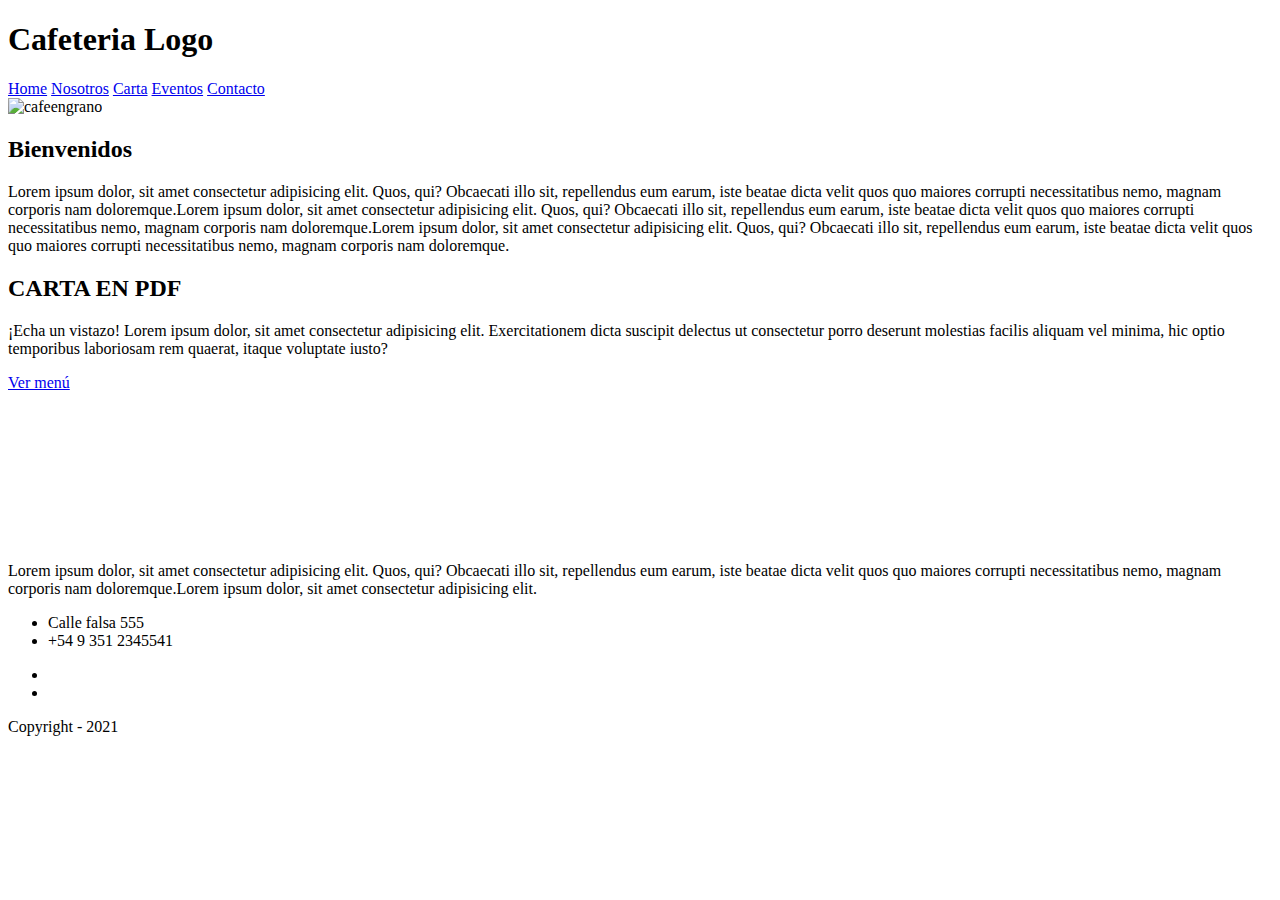
==== index.html @ 0e64c87f "agregue index html" ====
<!DOCTYPE html>
<html lang="en">
<head>
    
    <meta name="keywords" content="html, desarrollo, web, diseño, cafeteria"> 
    <meta name="description" content="Este es un sitio web aplicando lo aprendido en desarrollo web">
    <meta charset="UTF-8">
    <meta http-equiv="X-UA-Compatible" content="IE=edge">
    <meta name="viewport" content="width=device-width, initial-scale=1.0">
    <link rel="preconnect" href="https://fonts.googleapis.com">
    <link rel="preconnect" href="https://fonts.gstatic.com" crossorigin>
    <link href="https://fonts.googleapis.com/css2?family=Roboto:wght@100&display=swap" rel="stylesheet">
    <script src="https://kit.fontawesome.com/efd522e2c0.js" crossorigin="anonymous"></script>
    <title>Inicio / ejemplo sitio web</title>
    <link rel="stylesheet" href="./styles/main.css">
</head>
<body>
    <header class="header"> 
        <div class="container header__container">
            <h1>Cafeteria Logo </h1>
                <nav>
                    <a href="index.html">Home</a>
                    <a href="paginas/nosotros.html">Nosotros</a>
                    <a href="paginas/carta.html">Carta</a>
                    <a href="../paginas/eventos.html">Eventos</a>
                    <a href="paginas/contacto.html">Contacto</a>
                </nav>
        </div>
    </header>

    <div class="banner">
        <img class="banner__img" src= "imagenes/fondogranodecafe.jpg" alt="cafeengrano">
    </div>

    <section class="container indexContainer">
                <h2 class="indexContainer__h2 pAnimacion">Bienvenidos</h2>
                    <p class="indexContainer__p">Lorem ipsum dolor, sit amet consectetur adipisicing elit. 
                    Quos, qui? Obcaecati illo sit, repellendus eum earum, 
                    iste beatae dicta velit quos quo maiores corrupti necessitatibus nemo,
                    magnam corporis nam doloremque.Lorem ipsum dolor, sit amet consectetur adipisicing elit. 
                    Quos, qui? Obcaecati illo sit, repellendus eum earum, 
                    iste beatae dicta velit quos quo maiores corrupti necessitatibus nemo,
                    magnam corporis nam doloremque.Lorem ipsum dolor, sit amet consectetur adipisicing elit. 
                    Quos, qui? Obcaecati illo sit, repellendus eum earum, 
                    iste beatae dicta velit quos quo maiores corrupti necessitatibus nemo,
                    magnam corporis nam doloremque.</p>
    </section>
    
    <section class="container">
		<div class="carta"> 

                <h2 class="carta__titulo">
                    CARTA EN PDF
                </h2>

                    <p class="carta__parrafo ">
                        ¡Echa un vistazo!
                        Lorem ipsum dolor, sit amet consectetur adipisicing elit. 
                        Exercitationem dicta suscipit delectus ut consectetur porro deserunt molestias facilis aliquam vel minima,
                        hic optio temporibus laboriosam rem quaerat, itaque voluptate iusto?
                        
                    </p>
                    <a href="#" class="boton divA"> Ver menú </a>
                    
		</div>
	</section>

    <section class="videoCafe">
        <div class="videoCafe__mod">
            <video onloadstart="this.muted=true" autoplay loop>
                <source src="imagenes/preparacioncafe.mp4"> 
            </video>
        </div>
    </section>

    <section class="carta">
        <p class="carta__parrafo ">
            Lorem ipsum dolor, sit amet consectetur adipisicing elit. 
            Quos, qui? Obcaecati illo sit, repellendus eum earum, 
            iste beatae dicta velit quos quo maiores corrupti necessitatibus nemo,
            magnam corporis nam doloremque.Lorem ipsum dolor, 
            sit amet consectetur adipisicing elit. 
            </p>
    </section>
    
    <footer>
        <div class="container footer__content">
            <ul class="footer__content--info">
                <li>Calle falsa 555</li>
                <li> +54 9 351 2345541</li>
            </ul>
            <ul  class="footer__content--redes">
                <li><i class="fab fa-facebook"></i></li>
                <li><i class="fab fa-twitter"></i></li>
            </ul>
        </div>
        <p> Copyright - 2021</p>
    </footer>
</body>
</html>
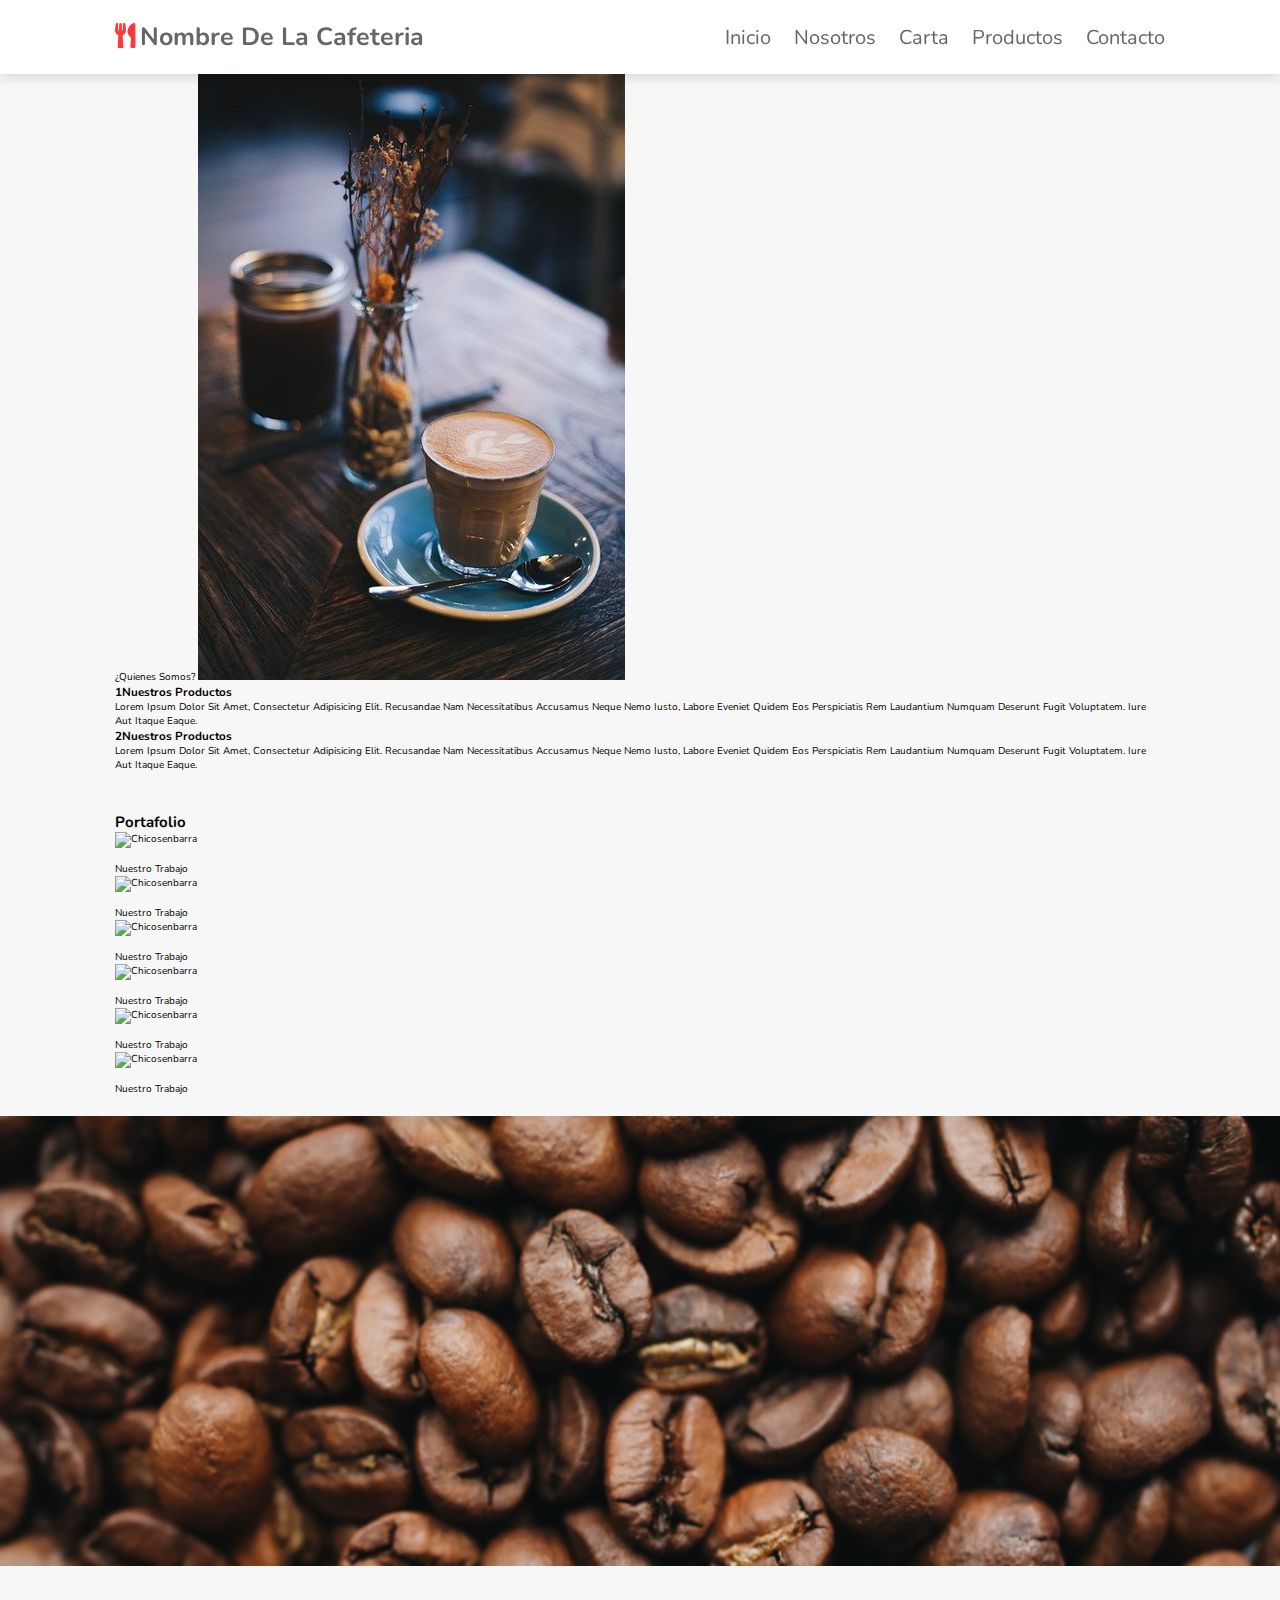
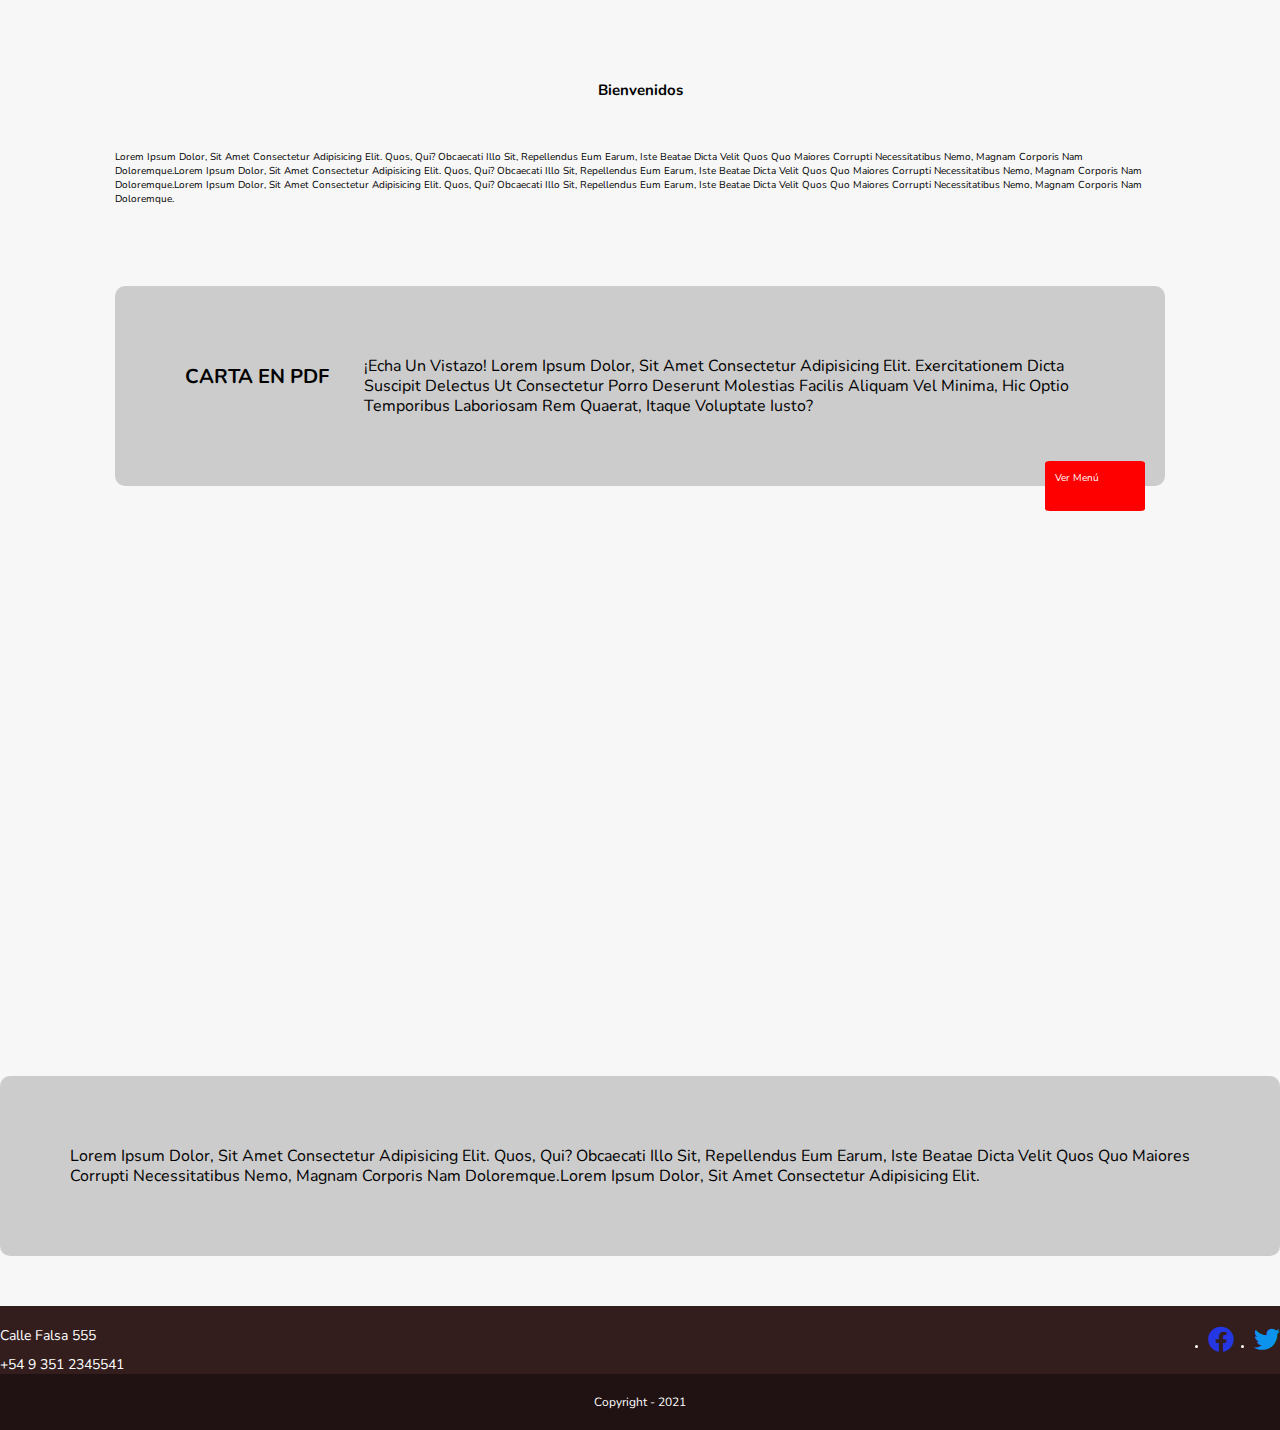
==== commit 8f8789fa: "cambie el header de inicio" ====
--- a/index.html
+++ b/index.html
@@ -2,32 +2,94 @@
 <html lang="en">
 <head>
     
-    <meta name="keywords" content="html, desarrollo, web, diseño, cafeteria"> 
-    <meta name="description" content="Este es un sitio web aplicando lo aprendido en desarrollo web">
     <meta charset="UTF-8">
     <meta http-equiv="X-UA-Compatible" content="IE=edge">
     <meta name="viewport" content="width=device-width, initial-scale=1.0">
-    <link rel="preconnect" href="https://fonts.googleapis.com">
-    <link rel="preconnect" href="https://fonts.gstatic.com" crossorigin>
-    <link href="https://fonts.googleapis.com/css2?family=Roboto:wght@100&display=swap" rel="stylesheet">
-    <script src="https://kit.fontawesome.com/efd522e2c0.js" crossorigin="anonymous"></script>
-    <title>Inicio / ejemplo sitio web</title>
+    <link rel="stylesheet" href="https://cdnjs.cloudflare.com/ajax/libs/font-awesome/5.15.3/css/all.min.css">
+    <link rel="shortcut icon" href="imagenes/icono1.png" type="image/x-icon">
     <link rel="stylesheet" href="./styles/main.css">
+    <title>Pagina web Micaela Gomez</title>
+    
+
 </head>
 <body>
-    <header class="header"> 
-        <div class="container header__container">
-            <h1>Cafeteria Logo </h1>
-                <nav>
-                    <a href="index.html">Home</a>
-                    <a href="paginas/nosotros.html">Nosotros</a>
-                    <a href="paginas/carta.html">Carta</a>
-                    <a href="../paginas/eventos.html">Eventos</a>
-                    <a href="paginas/contacto.html">Contacto</a>
-                </nav>
-        </div>
+    <header> 
+        <a href="#" class="logo"><i class="fas fa-utensils"></i>Nombre de la cafeteria</a>
+        <div id="menu-bar" class="fas fa-bars"></div>
+
+        <nav class="navbar">    
+            <a href="index.html">Inicio</a>
+            <a href="paginas/nosotros.html">Nosotros</a>
+            <a href="paginas/carta.html">Carta</a>
+            <a href="../paginas/Productos.html">Productos</a>
+            <a href="paginas/contacto.html">Contacto</a>
+        </nav>
+        
     </header>
+    <main>
+        <section class="contenedor sobre-nosotros">
+            <h2 class="titulo"> Nuestros productos</h2>
+            <div class="contenedor-sobre-nosotros">¿quienes somos?
+                <img src="imagenes/cafeenmesa.jpg" alt="imagencafe">
+                <div class="contenido.textos">
+                    <h3><span>1</span>Nuestros productos</h3>
+                    <p>Lorem ipsum dolor sit amet, consectetur adipisicing elit. Recusandae nam necessitatibus accusamus neque nemo iusto, labore eveniet quidem eos perspiciatis rem laudantium numquam deserunt fugit voluptatem. Iure aut itaque eaque.</p>
+                    <h3><span>2</span>Nuestros productos</h3>
+                    <p>Lorem ipsum dolor sit amet, consectetur adipisicing elit. Recusandae nam necessitatibus accusamus neque nemo iusto, labore eveniet quidem eos perspiciatis rem laudantium numquam deserunt fugit voluptatem. Iure aut itaque eaque.</p>
 
+                </div>
+            </div>
+        </section>
+        <section class="portafolio">
+            <div class="contenedor">
+                <h2 class="titulo">Portafolio</h2>
+                <div class="galeria-port">
+                    <div class="imagen-port">
+                        <img src="" alt="chicosenbarra">
+                        <div class="hover-galeria">
+                            <img src="" alt="">
+                            <p>Nuestro trabajo</p>
+                        </div>
+                    </div>
+                    <div class="imagen-port">
+                        <img src="" alt="chicosenbarra">
+                        <div class="hover-galeria">
+                            <img src="" alt="">
+                            <p>Nuestro trabajo</p>
+                        </div>
+                    </div>
+                    <div class="imagen-port">
+                        <img src="" alt="chicosenbarra">
+                        <div class="hover-galeria">
+                            <img src="" alt="">
+                            <p>Nuestro trabajo</p>
+                        </div>
+                    </div>
+                    <div class="imagen-port">
+                        <img src="" alt="chicosenbarra">
+                        <div class="hover-galeria">
+                            <img src="" alt="">
+                            <p>Nuestro trabajo</p>
+                        </div>
+                    </div>
+                    <div class="imagen-port">
+                        <img src="" alt="chicosenbarra">
+                        <div class="hover-galeria">
+                            <img src="" alt="">
+                            <p>Nuestro trabajo</p>
+                        </div>
+                    </div>
+                    <div class="imagen-port">
+                        <img src="" alt="chicosenbarra">
+                        <div class="hover-galeria">
+                            <img src="" alt="">
+                            <p>Nuestro trabajo</p>
+                        </div>
+                    </div>
+                </div>
+            </div>
+        </section>
+    </main>
     <div class="banner">
         <img class="banner__img" src= "imagenes/fondogranodecafe.jpg" alt="cafeengrano">
     </div>
@@ -96,5 +158,7 @@
         </div>
         <p> Copyright - 2021</p>
     </footer>
+
+    <script src="js/script.js"></script>
 </body>
 </html>--- a/styles/main.css
+++ b/styles/main.css
@@ -0,0 +1,754 @@
+@import url("https://fonts.googleapis.com/css2?family=Nunito:wght@200;300;400;600;700&display=swap");
+@import url("https://fonts.googleapis.com/css2?family=Nunito:wght@200;300;400;600;700&display=swap");
+@import url("https://fonts.googleapis.com/css2?family=Nunito:wght@200;300;400;600;700&display=swap");
+* {
+  margin: 0;
+  padding: 0;
+  -webkit-box-sizing: border-box;
+          box-sizing: border-box;
+}
+
+:root {
+  --red:#ff3838;
+}
+
+* {
+  font-family: 'Nunito', sans-serif;
+  margin: 0;
+  padding: 0;
+  -webkit-box-sizing: border-box;
+          box-sizing: border-box;
+  outline: none;
+  border: none;
+  text-decoration: none;
+  text-transform: capitalize;
+  -webkit-transition: all .2s linear;
+  transition: all .2s linear;
+}
+
+*::-moz-selection {
+  background: var(--red);
+  color: #fff;
+}
+
+*::selection {
+  background: var(--red);
+  color: #fff;
+}
+
+html {
+  font-size: 62.5%;
+  overflow-x: hidden;
+  scroll-behavior: smooth;
+  scroll-padding-top: 6rem;
+}
+
+body {
+  background: #f7f7f7;
+}
+
+section {
+  padding: 2rem 9%;
+}
+
+.heading {
+  text-align: center;
+  font-size: 3.5rem;
+  padding: 1rem;
+  color: #666;
+}
+
+.heading span {
+  color: var(--red);
+}
+
+.btn {
+  display: inline-block;
+  padding: .8rem 3rem;
+  border: 0.2rem solid var(--red);
+  color: var(--red);
+  cursor: pointer;
+  font-size: 1.7rem;
+  border-radius: .5rem;
+  position: relative;
+  overflow: hidden;
+  z-index: 0;
+  margin-top: 1rem;
+}
+
+.btn::before {
+  content: '';
+  position: absolute;
+  top: 0;
+  right: 0;
+  width: 0%;
+  height: 100%;
+  background: var(--red);
+  -webkit-transition: .3s linear;
+  transition: .3s linear;
+  z-index: -1;
+}
+
+.btn:hover::before {
+  width: 100%;
+  left: 0;
+}
+
+.btn:hover {
+  color: #fff;
+}
+
+header {
+  position: fixed;
+  top: 0;
+  left: 0;
+  right: 0;
+  z-index: 1000;
+  display: -webkit-box;
+  display: -ms-flexbox;
+  display: flex;
+  -webkit-box-align: center;
+      -ms-flex-align: center;
+          align-items: center;
+  -webkit-box-pack: justify;
+      -ms-flex-pack: justify;
+          justify-content: space-between;
+  background: #fff;
+  padding: 2rem 9%;
+  -webkit-box-shadow: 0 0.5rem 1rem rgba(0, 0, 0, 0.1);
+          box-shadow: 0 0.5rem 1rem rgba(0, 0, 0, 0.1);
+}
+
+header .logo {
+  font-size: 2.5rem;
+  font-weight: bolder;
+  color: #666;
+}
+
+header .logo i {
+  padding-right: .5rem;
+  color: var(--red);
+}
+
+header .navbar a {
+  font-size: 2rem;
+  margin-left: 2rem;
+  color: #666;
+}
+
+header .navbar a:hover {
+  color: var(--red);
+}
+
+#menu-bar {
+  font-size: 3rem;
+  cursor: pointer;
+  color: #666;
+  border: .1rem solid #666;
+  border-radius: .3rem;
+  padding: .5rem 1.5rem;
+  display: none;
+}
+
+* {
+  margin: 0;
+  padding: 0;
+  -webkit-box-sizing: border-box;
+          box-sizing: border-box;
+}
+
+:root {
+  --red:#ff3838;
+}
+
+* {
+  font-family: 'Nunito', sans-serif;
+  margin: 0;
+  padding: 0;
+  -webkit-box-sizing: border-box;
+          box-sizing: border-box;
+  outline: none;
+  border: none;
+  text-decoration: none;
+  text-transform: capitalize;
+  -webkit-transition: all .2s linear;
+  transition: all .2s linear;
+}
+
+*::-moz-selection {
+  background: var(--red);
+  color: #fff;
+}
+
+*::selection {
+  background: var(--red);
+  color: #fff;
+}
+
+html {
+  font-size: 62.5%;
+  overflow-x: hidden;
+  scroll-behavior: smooth;
+  scroll-padding-top: 6rem;
+}
+
+body {
+  background: #f7f7f7;
+}
+
+section {
+  padding: 2rem 9%;
+}
+
+.heading {
+  text-align: center;
+  font-size: 3.5rem;
+  padding: 1rem;
+  color: #666;
+}
+
+.heading span {
+  color: var(--red);
+}
+
+.btn {
+  display: inline-block;
+  padding: .8rem 3rem;
+  border: 0.2rem solid var(--red);
+  color: var(--red);
+  cursor: pointer;
+  font-size: 1.7rem;
+  border-radius: .5rem;
+  position: relative;
+  overflow: hidden;
+  z-index: 0;
+  margin-top: 1rem;
+}
+
+.btn::before {
+  content: '';
+  position: absolute;
+  top: 0;
+  right: 0;
+  width: 0%;
+  height: 100%;
+  background: var(--red);
+  -webkit-transition: .3s linear;
+  transition: .3s linear;
+  z-index: -1;
+}
+
+.btn:hover::before {
+  width: 100%;
+  left: 0;
+}
+
+.btn:hover {
+  color: #fff;
+}
+
+header {
+  position: fixed;
+  top: 0;
+  left: 0;
+  right: 0;
+  z-index: 1000;
+  display: -webkit-box;
+  display: -ms-flexbox;
+  display: flex;
+  -webkit-box-align: center;
+      -ms-flex-align: center;
+          align-items: center;
+  -webkit-box-pack: justify;
+      -ms-flex-pack: justify;
+          justify-content: space-between;
+  background: #fff;
+  padding: 2rem 9%;
+  -webkit-box-shadow: 0 0.5rem 1rem rgba(0, 0, 0, 0.1);
+          box-shadow: 0 0.5rem 1rem rgba(0, 0, 0, 0.1);
+}
+
+header .logo {
+  font-size: 2.5rem;
+  font-weight: bolder;
+  color: #666;
+}
+
+header .logo i {
+  padding-right: .5rem;
+  color: var(--red);
+}
+
+header .navbar a {
+  font-size: 2rem;
+  margin-left: 2rem;
+  color: #666;
+}
+
+header .navbar a:hover {
+  color: var(--red);
+}
+
+#menu-bar {
+  font-size: 3rem;
+  cursor: pointer;
+  color: #666;
+  border: .1rem solid #666;
+  border-radius: .3rem;
+  padding: .5rem 1.5rem;
+  display: none;
+}
+
+footer {
+  background-color: #331d1d;
+  color: white;
+}
+
+footer p {
+  text-align: center;
+  padding: 20px 0;
+  font-size: 12px;
+  background-color: #201212;
+}
+
+footer i {
+  font-size: 26px;
+}
+
+footer .footer__content {
+  padding-top: 20px;
+  display: -webkit-box;
+  display: -ms-flexbox;
+  display: flex;
+  -webkit-box-pack: justify;
+      -ms-flex-pack: justify;
+          justify-content: space-between;
+}
+
+@media (max-width: 992px) {
+  footer .footer__content {
+    -webkit-box-pack: space-evenly;
+        -ms-flex-pack: space-evenly;
+            justify-content: space-evenly;
+  }
+}
+
+@media (max-width: 552px) {
+  footer .footer__content {
+    -webkit-box-orient: vertical;
+    -webkit-box-direction: normal;
+        -ms-flex-direction: column;
+            flex-direction: column;
+    -webkit-box-align: center;
+        -ms-flex-align: center;
+            align-items: center;
+  }
+  footer .footer__content .footer__content--info {
+    display: -webkit-box;
+    display: -ms-flexbox;
+    display: flex;
+  }
+  footer .footer__content .footer__content--info li:first-of-type {
+    margin-right: 20px;
+  }
+}
+
+footer .footer__content .footer__content--info {
+  font-size: 14px;
+}
+
+footer .footer__content .footer__content--info li:first-of-type {
+  margin-bottom: 10px;
+}
+
+footer .footer__content .footer__content--redes {
+  display: -webkit-box;
+  display: -ms-flexbox;
+  display: flex;
+}
+
+footer .footer__content .footer__content--redes li:first-of-type {
+  margin-right: 20px;
+}
+
+footer .footer__content .footer__content--redes li i {
+  color: #2437e2;
+}
+
+footer .footer__content .footer__content--redes li:last-of-type i {
+  color: #0b93ee;
+}
+
+footer .footer__content .footer__content--redes li i {
+  cursor: pointer;
+}
+
+/*imagen de portada*/
+.banner .banner__img {
+  height: 450px;
+  width: 100%;
+  background-position: center center;
+  background-size: cover;
+}
+
+.indexContainer {
+  margin: 40px auto;
+}
+
+.indexContainer .indexContainer__h2 {
+  text-align: center;
+  margin-bottom: 40px;
+  margin: 50px;
+}
+
+@media (max-width: 992px) {
+  .indexContainer .indexContainer__p {
+    width: 90%;
+    margin: 0 auto;
+  }
+}
+
+.videoCafe {
+  margin: 20px auto;
+}
+
+.videoCafe .videoCafe__mod {
+  display: -webkit-box;
+  display: -ms-flexbox;
+  display: flex;
+  padding: 10px;
+  width: 1200px;
+  height: 400px;
+  margin-top: 40px;
+  margin-left: 20px;
+  border-radius: 5px;
+}
+
+.carta {
+  background-color: #cccccc;
+  border-radius: 10px;
+  padding: 70px;
+  display: -webkit-box;
+  display: -ms-flexbox;
+  display: flex;
+  -webkit-box-align: center;
+      -ms-flex-align: center;
+          align-items: center;
+  position: relative;
+  margin-bottom: 50px;
+}
+
+.carta__titulo {
+  font-size: 20px;
+  margin-bottom: 20px;
+  -ms-flex-preferred-size: 50%;
+      flex-basis: 50%;
+}
+
+.carta__parrafo {
+  line-height: 20px;
+  font-size: 16px;
+}
+
+.boton {
+  width: 100px;
+  height: 60px;
+  padding: 10px;
+  background-color: red;
+  border-radius: 5%;
+  color: white;
+  display: inline-block;
+  text-decoration: none;
+  position: absolute;
+  right: 20px;
+  bottom: -25px;
+  cursor: pointer;
+}
+
+.divA {
+  width: 100px;
+  height: 50px;
+  background: red;
+  -webkit-transition: width 2s;
+  transition: width 2s;
+}
+
+.divA:hover {
+  width: 150px;
+}
+
+.pAnimacion {
+  -webkit-animation-duration: 4s;
+          animation-duration: 4s;
+  -webkit-animation-name: slidein;
+          animation-name: slidein;
+}
+
+@-webkit-keyframes slidein {
+  from {
+    margin-left: 100%;
+    width: 300%;
+  }
+  to {
+    margin-left: 0%;
+    width: 100%;
+  }
+}
+
+@keyframes slidein {
+  from {
+    margin-left: 100%;
+    width: 300%;
+  }
+  to {
+    margin-left: 0%;
+    width: 100%;
+  }
+}
+
+/* each, bucle */
+a {
+  color: blue;
+}
+
+.lista1 {
+  background-color: lista1;
+}
+
+/*maps
+$headings: (
+	h1: 4em,
+	h2: 3em,
+	h3:2em,
+);
+
+$h1: map-get($headings, h1);
+
+
+$colores: (
+	pri: yellow
+	sec: pink
+
+)
+		
+
+$combinada: map-merge($headings, $colores);
+
+h1{
+	font-size: $combinada;
+}
+*/
+/*operaciones*/
+/*
+    .bodyContacto{
+        width: $ancho/2;
+        display: flex;
+        padding: 50px;
+        
+        .maps{
+            display: inline-block;
+        }
+    }
+*/
+.bodyContacto {
+  display: inline-block;
+  margin: 30px 0 30px 0;
+  gap: 1px 1px;
+  font-size: 20px;
+      grid-template-areas: "formulario" "maps";
+}
+
+.formulario {
+  -ms-grid-row: 1;
+  -ms-grid-column: 1;
+  grid-area: formulario;
+  background-color: #EFF4F7;
+}
+
+.maps {
+  -ms-grid-row: 2;
+  -ms-grid-column: 1;
+  grid-area: maps;
+  display: inline-block;
+  position: left;
+  margin-left: 300px;
+  margin-top: 50px;
+}
+
+* {
+  margin: 0;
+  padding: 0;
+  -webkit-box-sizing: border-box;
+          box-sizing: border-box;
+}
+
+:root {
+  --red:#ff3838;
+}
+
+* {
+  font-family: 'Nunito', sans-serif;
+  margin: 0;
+  padding: 0;
+  -webkit-box-sizing: border-box;
+          box-sizing: border-box;
+  outline: none;
+  border: none;
+  text-decoration: none;
+  text-transform: capitalize;
+  -webkit-transition: all .2s linear;
+  transition: all .2s linear;
+}
+
+*::-moz-selection {
+  background: var(--red);
+  color: #fff;
+}
+
+*::selection {
+  background: var(--red);
+  color: #fff;
+}
+
+html {
+  font-size: 62.5%;
+  overflow-x: hidden;
+  scroll-behavior: smooth;
+  scroll-padding-top: 6rem;
+}
+
+body {
+  background: #f7f7f7;
+}
+
+section {
+  padding: 2rem 9%;
+}
+
+.heading {
+  text-align: center;
+  font-size: 3.5rem;
+  padding: 1rem;
+  color: #666;
+}
+
+.heading span {
+  color: var(--red);
+}
+
+.btn {
+  display: inline-block;
+  padding: .8rem 3rem;
+  border: 0.2rem solid var(--red);
+  color: var(--red);
+  cursor: pointer;
+  font-size: 1.7rem;
+  border-radius: .5rem;
+  position: relative;
+  overflow: hidden;
+  z-index: 0;
+  margin-top: 1rem;
+}
+
+.btn::before {
+  content: '';
+  position: absolute;
+  top: 0;
+  right: 0;
+  width: 0%;
+  height: 100%;
+  background: var(--red);
+  -webkit-transition: .3s linear;
+  transition: .3s linear;
+  z-index: -1;
+}
+
+.btn:hover::before {
+  width: 100%;
+  left: 0;
+}
+
+.btn:hover {
+  color: #fff;
+}
+
+header {
+  position: fixed;
+  top: 0;
+  left: 0;
+  right: 0;
+  z-index: 1000;
+  display: -webkit-box;
+  display: -ms-flexbox;
+  display: flex;
+  -webkit-box-align: center;
+      -ms-flex-align: center;
+          align-items: center;
+  -webkit-box-pack: justify;
+      -ms-flex-pack: justify;
+          justify-content: space-between;
+  background: #fff;
+  padding: 2rem 9%;
+  -webkit-box-shadow: 0 0.5rem 1rem rgba(0, 0, 0, 0.1);
+          box-shadow: 0 0.5rem 1rem rgba(0, 0, 0, 0.1);
+}
+
+header .logo {
+  font-size: 2.5rem;
+  font-weight: bolder;
+  color: #666;
+}
+
+header .logo i {
+  padding-right: .5rem;
+  color: var(--red);
+}
+
+header .navbar a {
+  font-size: 2rem;
+  margin-left: 2rem;
+  color: #666;
+}
+
+header .navbar a:hover {
+  color: var(--red);
+}
+
+#menu-bar {
+  font-size: 3rem;
+  cursor: pointer;
+  color: #666;
+  border: .1rem solid #666;
+  border-radius: .3rem;
+  padding: .5rem 1.5rem;
+  display: none;
+}
+
+.indexNosotros {
+  margin: 60px 80px auto;
+  display: inline-block;
+  position: left;
+}
+
+.indexNosotros .indexNosotros__h2 {
+  margin: 30px;
+}
+
+.animacionNos {
+  -webkit-animation-duration: 3s;
+          animation-duration: 3s;
+  -webkit-animation-name: slidein;
+          animation-name: slidein;
+}
+
+@keyframes slidein {
+  from {
+    margin-left: 80%;
+    width: 250%;
+  }
+  to {
+    margin-left: 0%;
+    width: 100%;
+  }
+}
+/*# sourceMappingURL=main.css.map */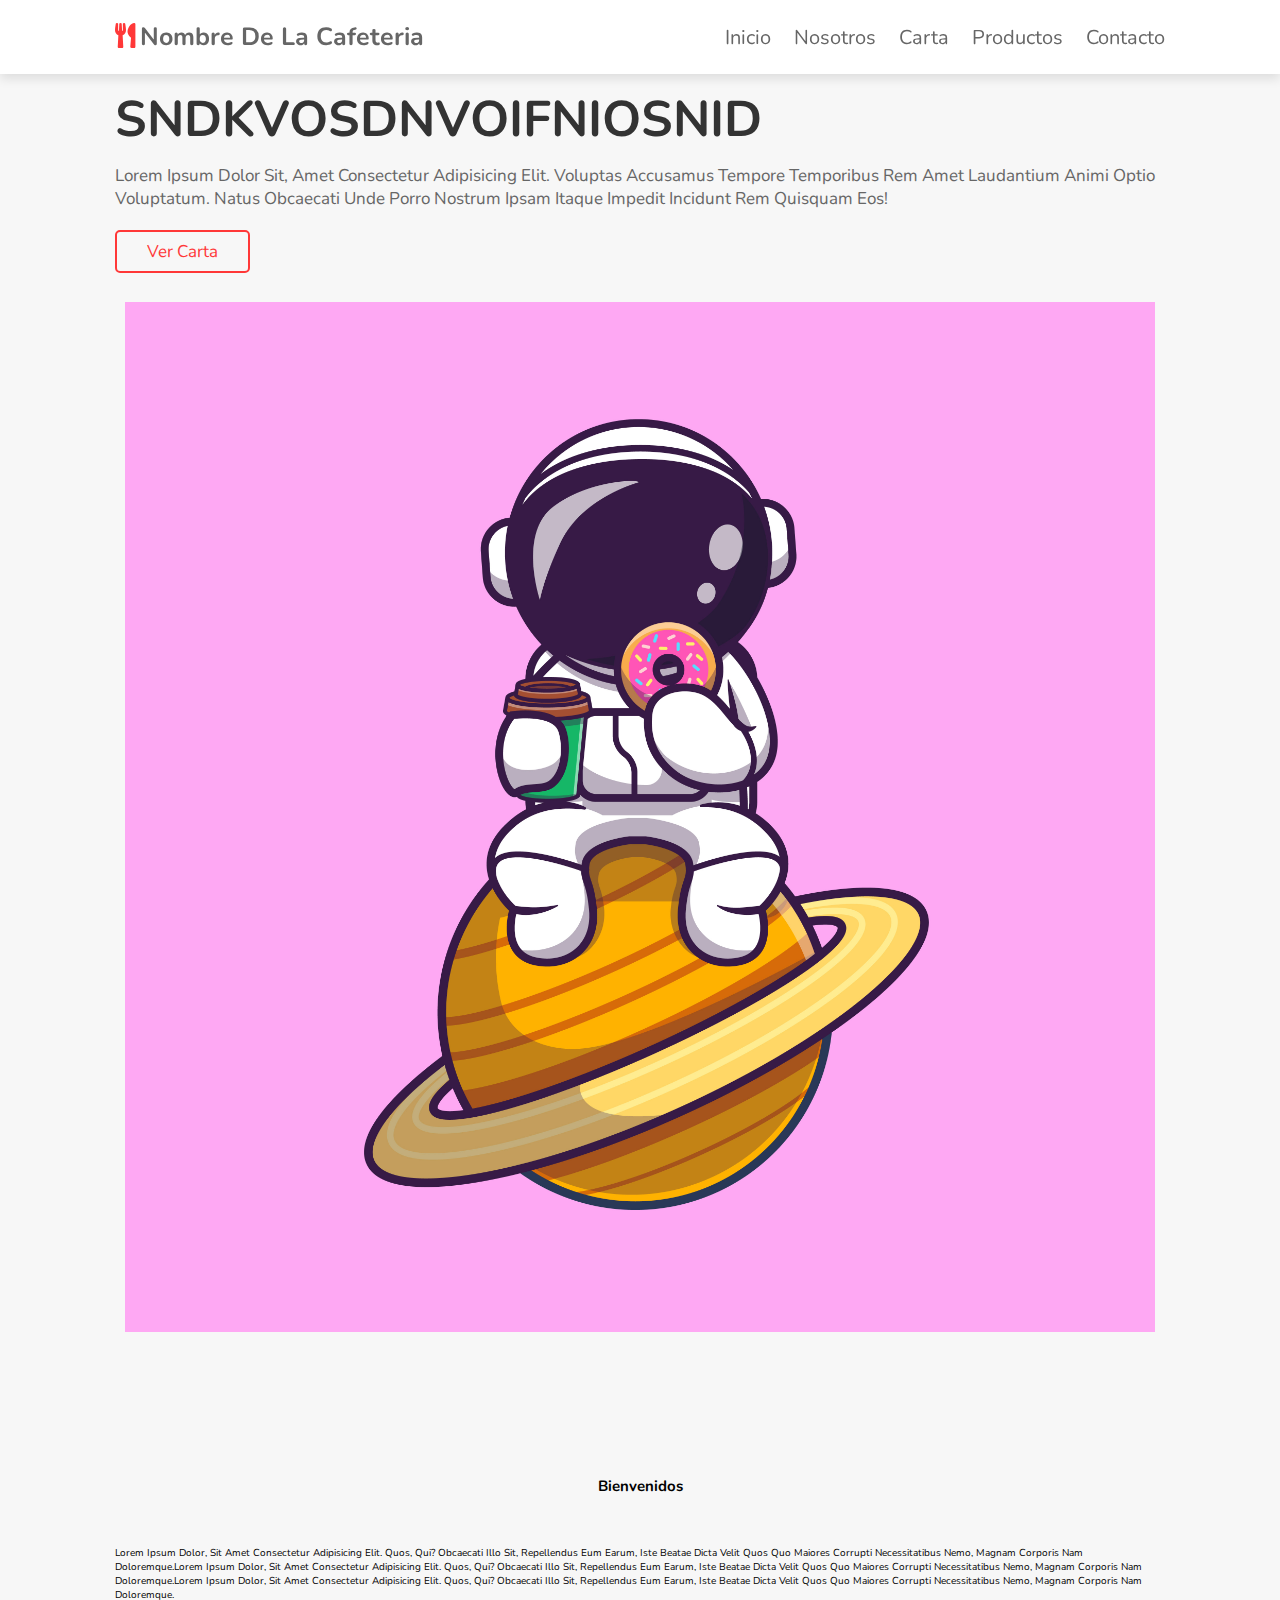
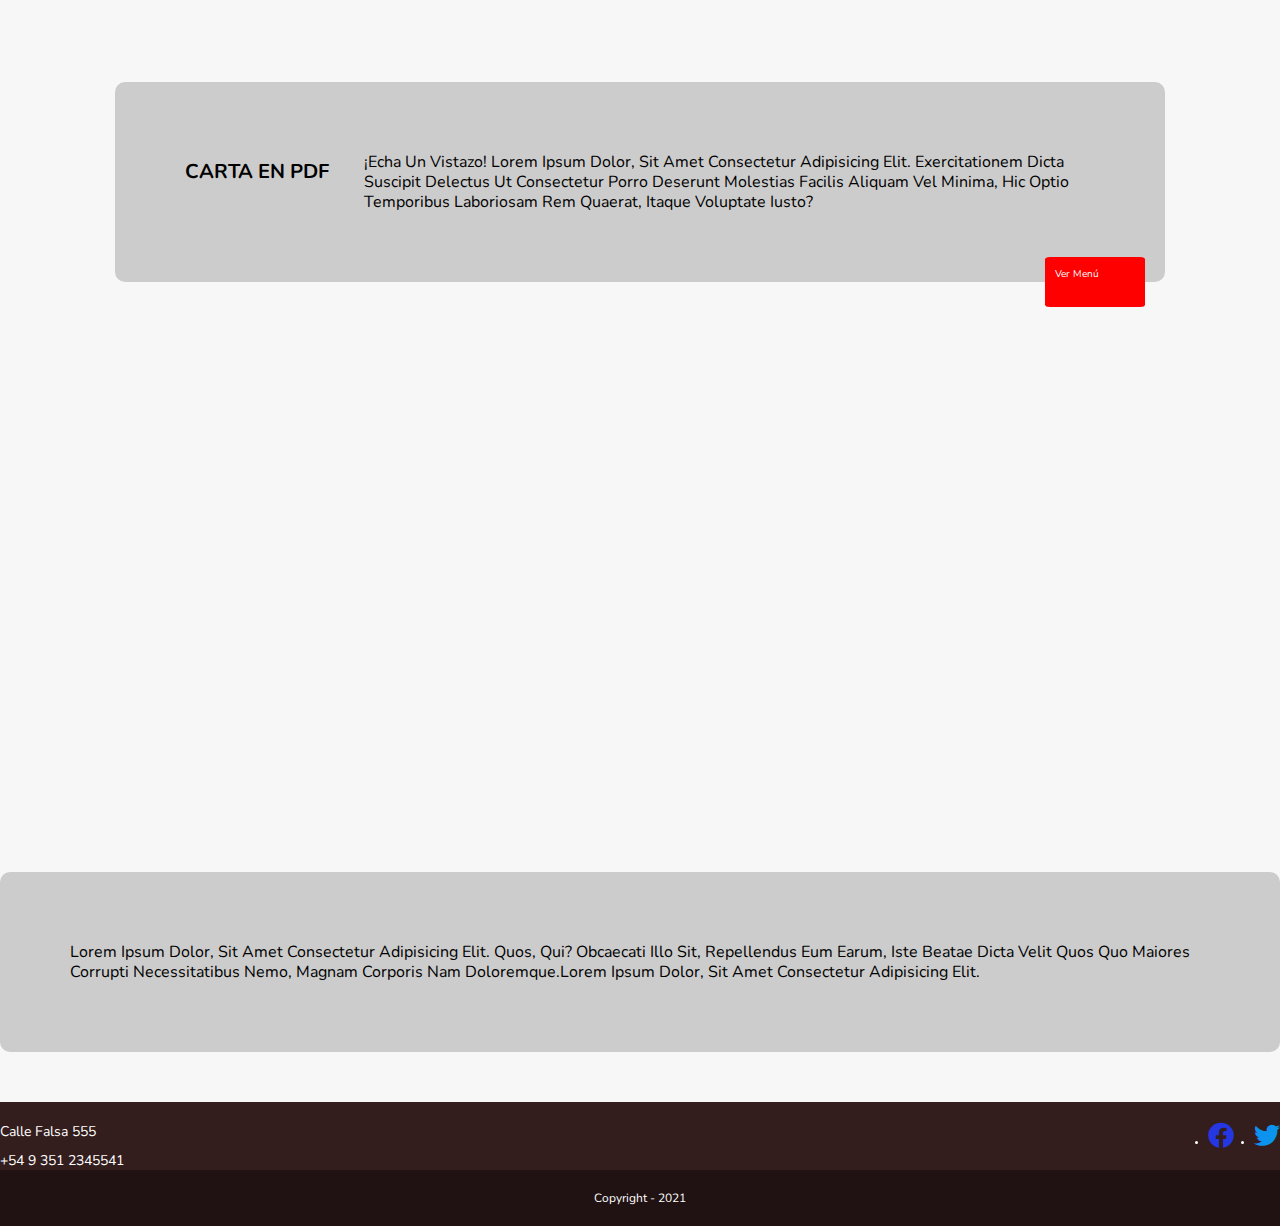
==== commit 740e1dca: "agregue animacion en inicio" ====
--- a/index.html
+++ b/index.html
@@ -24,76 +24,24 @@
             <a href="../paginas/Productos.html">Productos</a>
             <a href="paginas/contacto.html">Contacto</a>
         </nav>
-        
     </header>
+
+    <section class="home" id="home">
+
+        <div class="content">
+            <h3>SNDKVOSDNVOIFNIOSNID</h3>
+            <p>Lorem ipsum dolor sit, amet consectetur adipisicing elit. Voluptas accusamus tempore temporibus rem amet laudantium animi optio voluptatum. Natus obcaecati unde porro nostrum ipsam itaque impedit incidunt rem quisquam eos!</p>
+            <a href="#" class="btn">Ver carta</a>
+        </div>
+    
+        <div class="image">
+            <img src="imagenes/1-06.jpg" alt="">
+        </div>
+    
+    </section>
+    
     <main>
-        <section class="contenedor sobre-nosotros">
-            <h2 class="titulo"> Nuestros productos</h2>
-            <div class="contenedor-sobre-nosotros">¿quienes somos?
-                <img src="imagenes/cafeenmesa.jpg" alt="imagencafe">
-                <div class="contenido.textos">
-                    <h3><span>1</span>Nuestros productos</h3>
-                    <p>Lorem ipsum dolor sit amet, consectetur adipisicing elit. Recusandae nam necessitatibus accusamus neque nemo iusto, labore eveniet quidem eos perspiciatis rem laudantium numquam deserunt fugit voluptatem. Iure aut itaque eaque.</p>
-                    <h3><span>2</span>Nuestros productos</h3>
-                    <p>Lorem ipsum dolor sit amet, consectetur adipisicing elit. Recusandae nam necessitatibus accusamus neque nemo iusto, labore eveniet quidem eos perspiciatis rem laudantium numquam deserunt fugit voluptatem. Iure aut itaque eaque.</p>
-
-                </div>
-            </div>
-        </section>
-        <section class="portafolio">
-            <div class="contenedor">
-                <h2 class="titulo">Portafolio</h2>
-                <div class="galeria-port">
-                    <div class="imagen-port">
-                        <img src="" alt="chicosenbarra">
-                        <div class="hover-galeria">
-                            <img src="" alt="">
-                            <p>Nuestro trabajo</p>
-                        </div>
-                    </div>
-                    <div class="imagen-port">
-                        <img src="" alt="chicosenbarra">
-                        <div class="hover-galeria">
-                            <img src="" alt="">
-                            <p>Nuestro trabajo</p>
-                        </div>
-                    </div>
-                    <div class="imagen-port">
-                        <img src="" alt="chicosenbarra">
-                        <div class="hover-galeria">
-                            <img src="" alt="">
-                            <p>Nuestro trabajo</p>
-                        </div>
-                    </div>
-                    <div class="imagen-port">
-                        <img src="" alt="chicosenbarra">
-                        <div class="hover-galeria">
-                            <img src="" alt="">
-                            <p>Nuestro trabajo</p>
-                        </div>
-                    </div>
-                    <div class="imagen-port">
-                        <img src="" alt="chicosenbarra">
-                        <div class="hover-galeria">
-                            <img src="" alt="">
-                            <p>Nuestro trabajo</p>
-                        </div>
-                    </div>
-                    <div class="imagen-port">
-                        <img src="" alt="chicosenbarra">
-                        <div class="hover-galeria">
-                            <img src="" alt="">
-                            <p>Nuestro trabajo</p>
-                        </div>
-                    </div>
-                </div>
-            </div>
-        </section>
-    </main>
-    <div class="banner">
-        <img class="banner__img" src= "imagenes/fondogranodecafe.jpg" alt="cafeengrano">
-    </div>
-
+      
     <section class="container indexContainer">
                 <h2 class="indexContainer__h2 pAnimacion">Bienvenidos</h2>
                     <p class="indexContainer__p">Lorem ipsum dolor, sit amet consectetur adipisicing elit. 
@@ -159,6 +107,6 @@
         <p> Copyright - 2021</p>
     </footer>
 
-    <script src="js/script.js"></script>
+    <script src="https://cdn.jsdelivr.net/npm/bootstrap@5.0.2/dist/js/bootstrap.bundle.min.js" integrity="sha384-MrcW6ZMFYlzcLA8Nl+NtUVF0sA7MsXsP1UyJoMp4YLEuNSfAP+JcXn/tWtIaxVXM" crossorigin="anonymous"></script>
 </body>
 </html>--- a/styles/main.css
+++ b/styles/main.css
@@ -1,6 +1,61 @@
 @import url("https://fonts.googleapis.com/css2?family=Nunito:wght@200;300;400;600;700&display=swap");
 @import url("https://fonts.googleapis.com/css2?family=Nunito:wght@200;300;400;600;700&display=swap");
 @import url("https://fonts.googleapis.com/css2?family=Nunito:wght@200;300;400;600;700&display=swap");
+@import url("https://fonts.googleapis.com/css2?family=Nunito:wght@200;300;400;600;700&display=swap");
+* {
+  margin: 0;
+  padding: 0;
+  -webkit-box-sizing: border-box;
+          box-sizing: border-box;
+}
+
+/*mediaqueries*/
+@media (max-width: 991px) {
+  html {
+    font-size: 55%;
+  }
+  header {
+    padding: 2rem;
+  }
+}
+
+@media (max-width: 768px) {
+  #menu-bar {
+    display: initial;
+  }
+  header .navbar {
+    position: absolute;
+    top: 100%;
+    left: 0;
+    right: 0;
+    background: #f7f7f7;
+    border-top: 0.1rem solid rgba(0, 0, 0, 0.1);
+    -webkit-clip-path: polygon(0 0, 100% 0, 100% 0, 0 0);
+            clip-path: polygon(0 0, 100% 0, 100% 0, 0 0);
+  }
+  header .navbar.active {
+    -webkit-clip-path: polygon(0 0, 100% 0, 100% 100%, 0% 100%);
+            clip-path: polygon(0 0, 100% 0, 100% 100%, 0% 100%);
+  }
+  header .navbar a {
+    margin: 1.5rem;
+    padding: 1.5rem;
+    display: block;
+    border: 0.2rem solid rgba(0, 0, 0, 0.1);
+    border-left: 0.5rem solid var(--red);
+    background: #fff;
+  }
+}
+
+@media (max-width: 450px) {
+  html {
+    font-size: 50%;
+  }
+  .order .row form .inputBox input {
+    width: 100%;
+  }
+}
+
 * {
   margin: 0;
   padding: 0;
@@ -150,6 +205,306 @@
   display: none;
 }
 
+footer {
+  background-color: #331d1d;
+  color: white;
+}
+
+footer p {
+  text-align: center;
+  padding: 20px 0;
+  font-size: 12px;
+  background-color: #201212;
+}
+
+footer i {
+  font-size: 26px;
+}
+
+footer .footer__content {
+  padding-top: 20px;
+  display: -webkit-box;
+  display: -ms-flexbox;
+  display: flex;
+  -webkit-box-pack: justify;
+      -ms-flex-pack: justify;
+          justify-content: space-between;
+}
+
+@media (max-width: 992px) {
+  footer .footer__content {
+    -webkit-box-pack: space-evenly;
+        -ms-flex-pack: space-evenly;
+            justify-content: space-evenly;
+  }
+}
+
+@media (max-width: 552px) {
+  footer .footer__content {
+    -webkit-box-orient: vertical;
+    -webkit-box-direction: normal;
+        -ms-flex-direction: column;
+            flex-direction: column;
+    -webkit-box-align: center;
+        -ms-flex-align: center;
+            align-items: center;
+  }
+  footer .footer__content .footer__content--info {
+    display: -webkit-box;
+    display: -ms-flexbox;
+    display: flex;
+  }
+  footer .footer__content .footer__content--info li:first-of-type {
+    margin-right: 20px;
+  }
+}
+
+footer .footer__content .footer__content--info {
+  font-size: 14px;
+}
+
+footer .footer__content .footer__content--info li:first-of-type {
+  margin-bottom: 10px;
+}
+
+footer .footer__content .footer__content--redes {
+  display: -webkit-box;
+  display: -ms-flexbox;
+  display: flex;
+}
+
+footer .footer__content .footer__content--redes li:first-of-type {
+  margin-right: 20px;
+}
+
+footer .footer__content .footer__content--redes li i {
+  color: #2437e2;
+}
+
+footer .footer__content .footer__content--redes li:last-of-type i {
+  color: #0b93ee;
+}
+
+footer .footer__content .footer__content--redes li i {
+  cursor: pointer;
+}
+
+.home {
+  display: -webkit-box;
+  display: -ms-flexbox;
+  display: flex;
+  -ms-flex-wrap: wrap;
+      flex-wrap: wrap;
+  gap: 1.5rem;
+  min-height: 100vh;
+  -webkit-box-align: center;
+      -ms-flex-align: center;
+          align-items: center;
+  background: url(../images/home-bg.jpg) no-repeat;
+  background-size: cover;
+  background-position: center;
+}
+
+.home .content {
+  -webkit-box-flex: 1;
+      -ms-flex: 1 1 40rem;
+          flex: 1 1 40rem;
+  padding-top: 6.5rem;
+}
+
+.home .image {
+  -webkit-box-flex: 1;
+      -ms-flex: 1 1 40rem;
+          flex: 1 1 40rem;
+}
+
+.home .image img {
+  width: 100%;
+  padding: 1rem;
+  -webkit-animation: float 3s linear infinite;
+          animation: float 3s linear infinite;
+}
+
+@-webkit-keyframes float {
+  0%, 100% {
+    -webkit-transform: translateY(0rem);
+            transform: translateY(0rem);
+  }
+  50% {
+    -webkit-transform: translateY(3rem);
+            transform: translateY(3rem);
+  }
+}
+
+@keyframes float {
+  0%, 100% {
+    -webkit-transform: translateY(0rem);
+            transform: translateY(0rem);
+  }
+  50% {
+    -webkit-transform: translateY(3rem);
+            transform: translateY(3rem);
+  }
+}
+
+.home .content h3 {
+  font-size: 5rem;
+  color: #333;
+}
+
+.home .content p {
+  font-size: 1.7rem;
+  color: #666;
+  padding: 1rem 0;
+}
+
+.indexContainer {
+  margin: 40px auto;
+}
+
+.indexContainer .indexContainer__h2 {
+  text-align: center;
+  margin-bottom: 40px;
+  margin: 50px;
+}
+
+@media (max-width: 992px) {
+  .indexContainer .indexContainer__p {
+    width: 90%;
+    margin: 0 auto;
+  }
+}
+
+.videoCafe {
+  margin: 20px auto;
+}
+
+.videoCafe .videoCafe__mod {
+  display: -webkit-box;
+  display: -ms-flexbox;
+  display: flex;
+  padding: 10px;
+  width: 1200px;
+  height: 400px;
+  margin-top: 40px;
+  margin-left: 20px;
+  border-radius: 5px;
+}
+
+.carta {
+  background-color: #cccccc;
+  border-radius: 10px;
+  padding: 70px;
+  display: -webkit-box;
+  display: -ms-flexbox;
+  display: flex;
+  -webkit-box-align: center;
+      -ms-flex-align: center;
+          align-items: center;
+  position: relative;
+  margin-bottom: 50px;
+}
+
+.carta__titulo {
+  font-size: 20px;
+  margin-bottom: 20px;
+  -ms-flex-preferred-size: 50%;
+      flex-basis: 50%;
+}
+
+.carta__parrafo {
+  line-height: 20px;
+  font-size: 16px;
+}
+
+.boton {
+  width: 100px;
+  height: 60px;
+  padding: 10px;
+  background-color: red;
+  border-radius: 5%;
+  color: white;
+  display: inline-block;
+  text-decoration: none;
+  position: absolute;
+  right: 20px;
+  bottom: -25px;
+  cursor: pointer;
+}
+
+.divA {
+  width: 100px;
+  height: 50px;
+  background: red;
+  -webkit-transition: width 2s;
+  transition: width 2s;
+}
+
+.divA:hover {
+  width: 150px;
+}
+
+.pAnimacion {
+  -webkit-animation-duration: 4s;
+          animation-duration: 4s;
+  -webkit-animation-name: slidein;
+          animation-name: slidein;
+}
+
+@-webkit-keyframes slidein {
+  from {
+    margin-left: 100%;
+    width: 300%;
+  }
+  to {
+    margin-left: 0%;
+    width: 100%;
+  }
+}
+
+@keyframes slidein {
+  from {
+    margin-left: 100%;
+    width: 300%;
+  }
+  to {
+    margin-left: 0%;
+    width: 100%;
+  }
+}
+
+/* each, bucle */
+a {
+  color: blue;
+}
+
+.lista1 {
+  background-color: lista1;
+}
+
+/*maps
+$headings: (
+	h1: 4em,
+	h2: 3em,
+	h3:2em,
+);
+
+$h1: map-get($headings, h1);
+
+
+$colores: (
+	pri: yellow
+	sec: pink
+
+)
+		
+
+$combinada: map-merge($headings, $colores);
+
+h1{
+	font-size: $combinada;
+}
+*/
 * {
   margin: 0;
   padding: 0;
@@ -299,257 +654,6 @@
   display: none;
 }
 
-footer {
-  background-color: #331d1d;
-  color: white;
-}
-
-footer p {
-  text-align: center;
-  padding: 20px 0;
-  font-size: 12px;
-  background-color: #201212;
-}
-
-footer i {
-  font-size: 26px;
-}
-
-footer .footer__content {
-  padding-top: 20px;
-  display: -webkit-box;
-  display: -ms-flexbox;
-  display: flex;
-  -webkit-box-pack: justify;
-      -ms-flex-pack: justify;
-          justify-content: space-between;
-}
-
-@media (max-width: 992px) {
-  footer .footer__content {
-    -webkit-box-pack: space-evenly;
-        -ms-flex-pack: space-evenly;
-            justify-content: space-evenly;
-  }
-}
-
-@media (max-width: 552px) {
-  footer .footer__content {
-    -webkit-box-orient: vertical;
-    -webkit-box-direction: normal;
-        -ms-flex-direction: column;
-            flex-direction: column;
-    -webkit-box-align: center;
-        -ms-flex-align: center;
-            align-items: center;
-  }
-  footer .footer__content .footer__content--info {
-    display: -webkit-box;
-    display: -ms-flexbox;
-    display: flex;
-  }
-  footer .footer__content .footer__content--info li:first-of-type {
-    margin-right: 20px;
-  }
-}
-
-footer .footer__content .footer__content--info {
-  font-size: 14px;
-}
-
-footer .footer__content .footer__content--info li:first-of-type {
-  margin-bottom: 10px;
-}
-
-footer .footer__content .footer__content--redes {
-  display: -webkit-box;
-  display: -ms-flexbox;
-  display: flex;
-}
-
-footer .footer__content .footer__content--redes li:first-of-type {
-  margin-right: 20px;
-}
-
-footer .footer__content .footer__content--redes li i {
-  color: #2437e2;
-}
-
-footer .footer__content .footer__content--redes li:last-of-type i {
-  color: #0b93ee;
-}
-
-footer .footer__content .footer__content--redes li i {
-  cursor: pointer;
-}
-
-/*imagen de portada*/
-.banner .banner__img {
-  height: 450px;
-  width: 100%;
-  background-position: center center;
-  background-size: cover;
-}
-
-.indexContainer {
-  margin: 40px auto;
-}
-
-.indexContainer .indexContainer__h2 {
-  text-align: center;
-  margin-bottom: 40px;
-  margin: 50px;
-}
-
-@media (max-width: 992px) {
-  .indexContainer .indexContainer__p {
-    width: 90%;
-    margin: 0 auto;
-  }
-}
-
-.videoCafe {
-  margin: 20px auto;
-}
-
-.videoCafe .videoCafe__mod {
-  display: -webkit-box;
-  display: -ms-flexbox;
-  display: flex;
-  padding: 10px;
-  width: 1200px;
-  height: 400px;
-  margin-top: 40px;
-  margin-left: 20px;
-  border-radius: 5px;
-}
-
-.carta {
-  background-color: #cccccc;
-  border-radius: 10px;
-  padding: 70px;
-  display: -webkit-box;
-  display: -ms-flexbox;
-  display: flex;
-  -webkit-box-align: center;
-      -ms-flex-align: center;
-          align-items: center;
-  position: relative;
-  margin-bottom: 50px;
-}
-
-.carta__titulo {
-  font-size: 20px;
-  margin-bottom: 20px;
-  -ms-flex-preferred-size: 50%;
-      flex-basis: 50%;
-}
-
-.carta__parrafo {
-  line-height: 20px;
-  font-size: 16px;
-}
-
-.boton {
-  width: 100px;
-  height: 60px;
-  padding: 10px;
-  background-color: red;
-  border-radius: 5%;
-  color: white;
-  display: inline-block;
-  text-decoration: none;
-  position: absolute;
-  right: 20px;
-  bottom: -25px;
-  cursor: pointer;
-}
-
-.divA {
-  width: 100px;
-  height: 50px;
-  background: red;
-  -webkit-transition: width 2s;
-  transition: width 2s;
-}
-
-.divA:hover {
-  width: 150px;
-}
-
-.pAnimacion {
-  -webkit-animation-duration: 4s;
-          animation-duration: 4s;
-  -webkit-animation-name: slidein;
-          animation-name: slidein;
-}
-
-@-webkit-keyframes slidein {
-  from {
-    margin-left: 100%;
-    width: 300%;
-  }
-  to {
-    margin-left: 0%;
-    width: 100%;
-  }
-}
-
-@keyframes slidein {
-  from {
-    margin-left: 100%;
-    width: 300%;
-  }
-  to {
-    margin-left: 0%;
-    width: 100%;
-  }
-}
-
-/* each, bucle */
-a {
-  color: blue;
-}
-
-.lista1 {
-  background-color: lista1;
-}
-
-/*maps
-$headings: (
-	h1: 4em,
-	h2: 3em,
-	h3:2em,
-);
-
-$h1: map-get($headings, h1);
-
-
-$colores: (
-	pri: yellow
-	sec: pink
-
-)
-		
-
-$combinada: map-merge($headings, $colores);
-
-h1{
-	font-size: $combinada;
-}
-*/
-/*operaciones*/
-/*
-    .bodyContacto{
-        width: $ancho/2;
-        display: flex;
-        padding: 50px;
-        
-        .maps{
-            display: inline-block;
-        }
-    }
-*/
 .bodyContacto {
   display: inline-block;
   margin: 30px 0 30px 0;
@@ -751,4 +855,153 @@
     width: 100%;
   }
 }
+
+* {
+  margin: 0;
+  padding: 0;
+  -webkit-box-sizing: border-box;
+          box-sizing: border-box;
+}
+
+:root {
+  --red:#ff3838;
+}
+
+* {
+  font-family: 'Nunito', sans-serif;
+  margin: 0;
+  padding: 0;
+  -webkit-box-sizing: border-box;
+          box-sizing: border-box;
+  outline: none;
+  border: none;
+  text-decoration: none;
+  text-transform: capitalize;
+  -webkit-transition: all .2s linear;
+  transition: all .2s linear;
+}
+
+*::-moz-selection {
+  background: var(--red);
+  color: #fff;
+}
+
+*::selection {
+  background: var(--red);
+  color: #fff;
+}
+
+html {
+  font-size: 62.5%;
+  overflow-x: hidden;
+  scroll-behavior: smooth;
+  scroll-padding-top: 6rem;
+}
+
+body {
+  background: #f7f7f7;
+}
+
+section {
+  padding: 2rem 9%;
+}
+
+.heading {
+  text-align: center;
+  font-size: 3.5rem;
+  padding: 1rem;
+  color: #666;
+}
+
+.heading span {
+  color: var(--red);
+}
+
+.btn {
+  display: inline-block;
+  padding: .8rem 3rem;
+  border: 0.2rem solid var(--red);
+  color: var(--red);
+  cursor: pointer;
+  font-size: 1.7rem;
+  border-radius: .5rem;
+  position: relative;
+  overflow: hidden;
+  z-index: 0;
+  margin-top: 1rem;
+}
+
+.btn::before {
+  content: '';
+  position: absolute;
+  top: 0;
+  right: 0;
+  width: 0%;
+  height: 100%;
+  background: var(--red);
+  -webkit-transition: .3s linear;
+  transition: .3s linear;
+  z-index: -1;
+}
+
+.btn:hover::before {
+  width: 100%;
+  left: 0;
+}
+
+.btn:hover {
+  color: #fff;
+}
+
+header {
+  position: fixed;
+  top: 0;
+  left: 0;
+  right: 0;
+  z-index: 1000;
+  display: -webkit-box;
+  display: -ms-flexbox;
+  display: flex;
+  -webkit-box-align: center;
+      -ms-flex-align: center;
+          align-items: center;
+  -webkit-box-pack: justify;
+      -ms-flex-pack: justify;
+          justify-content: space-between;
+  background: #fff;
+  padding: 2rem 9%;
+  -webkit-box-shadow: 0 0.5rem 1rem rgba(0, 0, 0, 0.1);
+          box-shadow: 0 0.5rem 1rem rgba(0, 0, 0, 0.1);
+}
+
+header .logo {
+  font-size: 2.5rem;
+  font-weight: bolder;
+  color: #666;
+}
+
+header .logo i {
+  padding-right: .5rem;
+  color: var(--red);
+}
+
+header .navbar a {
+  font-size: 2rem;
+  margin-left: 2rem;
+  color: #666;
+}
+
+header .navbar a:hover {
+  color: var(--red);
+}
+
+#menu-bar {
+  font-size: 3rem;
+  cursor: pointer;
+  color: #666;
+  border: .1rem solid #666;
+  border-radius: .3rem;
+  padding: .5rem 1.5rem;
+  display: none;
+}
 /*# sourceMappingURL=main.css.map */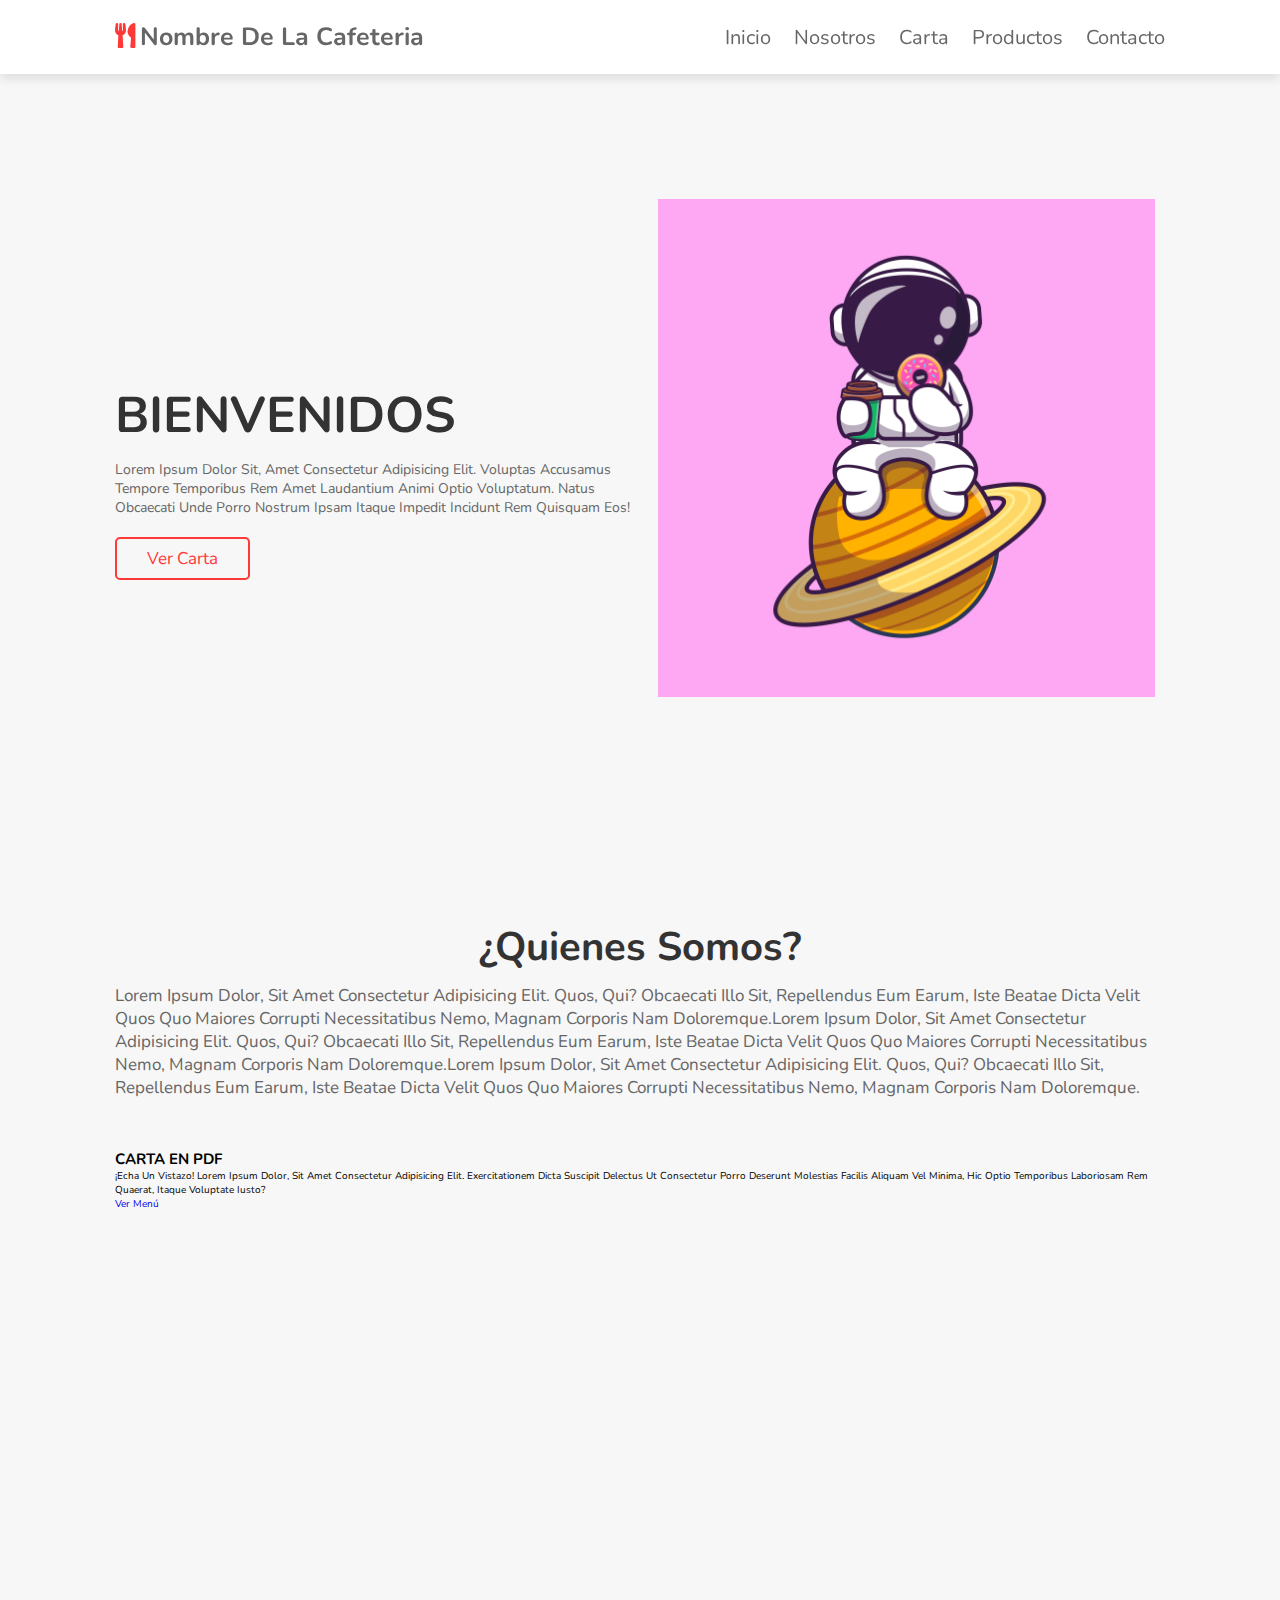
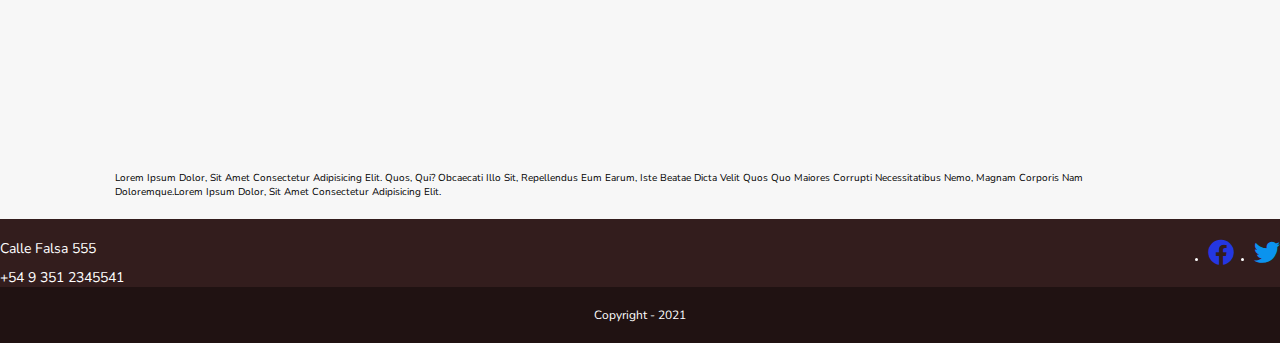
==== commit 9e4ddef1: "acomode inicio" ====
--- a/index.html
+++ b/index.html
@@ -10,7 +10,6 @@
     <link rel="stylesheet" href="./styles/main.css">
     <title>Pagina web Micaela Gomez</title>
     
-
 </head>
 <body>
     <header> 
@@ -29,7 +28,7 @@
     <section class="home" id="home">
 
         <div class="content">
-            <h3>SNDKVOSDNVOIFNIOSNID</h3>
+            <h3>BIENVENIDOS</h3>
             <p>Lorem ipsum dolor sit, amet consectetur adipisicing elit. Voluptas accusamus tempore temporibus rem amet laudantium animi optio voluptatum. Natus obcaecati unde porro nostrum ipsam itaque impedit incidunt rem quisquam eos!</p>
             <a href="#" class="btn">Ver carta</a>
         </div>
@@ -37,14 +36,13 @@
         <div class="image">
             <img src="imagenes/1-06.jpg" alt="">
         </div>
-    
     </section>
     
     <main>
       
-    <section class="container indexContainer">
-                <h2 class="indexContainer__h2 pAnimacion">Bienvenidos</h2>
-                    <p class="indexContainer__p">Lorem ipsum dolor, sit amet consectetur adipisicing elit. 
+    <section>
+                <h2 class=" home_nosotros pAnimacion">¿Quienes somos?</h2>
+                    <p class="home_nosotros--p">Lorem ipsum dolor, sit amet consectetur adipisicing elit. 
                     Quos, qui? Obcaecati illo sit, repellendus eum earum, 
                     iste beatae dicta velit quos quo maiores corrupti necessitatibus nemo,
                     magnam corporis nam doloremque.Lorem ipsum dolor, sit amet consectetur adipisicing elit. 
@@ -55,6 +53,7 @@
                     iste beatae dicta velit quos quo maiores corrupti necessitatibus nemo,
                     magnam corporis nam doloremque.</p>
     </section>
+
     
     <section class="container">
 		<div class="carta"> 
--- a/styles/main.css
+++ b/styles/main.css
@@ -353,6 +353,18 @@
 }
 
 .home .content p {
+  font-size: 1.4rem;
+  color: #666;
+  padding: 1rem 0;
+}
+
+.home_nosotros {
+  font-size: 4rem;
+  color: #333;
+  text-align: center;
+}
+
+.home_nosotros--p {
   font-size: 1.7rem;
   color: #666;
   padding: 1rem 0;
@@ -391,120 +403,85 @@
   border-radius: 5px;
 }
 
-.carta {
-  background-color: #cccccc;
-  border-radius: 10px;
-  padding: 70px;
+.footer {
+  background: #000;
+  text-align: center;
+}
+
+.footer .share {
   display: -webkit-box;
   display: -ms-flexbox;
   display: flex;
-  -webkit-box-align: center;
-      -ms-flex-align: center;
-          align-items: center;
-  position: relative;
-  margin-bottom: 50px;
-}
-
-.carta__titulo {
-  font-size: 20px;
-  margin-bottom: 20px;
-  -ms-flex-preferred-size: 50%;
-      flex-basis: 50%;
-}
-
-.carta__parrafo {
-  line-height: 20px;
-  font-size: 16px;
-}
-
-.boton {
-  width: 100px;
-  height: 60px;
-  padding: 10px;
-  background-color: red;
-  border-radius: 5%;
-  color: white;
-  display: inline-block;
-  text-decoration: none;
-  position: absolute;
-  right: 20px;
-  bottom: -25px;
-  cursor: pointer;
-}
-
-.divA {
-  width: 100px;
-  height: 50px;
-  background: red;
-  -webkit-transition: width 2s;
-  transition: width 2s;
-}
-
-.divA:hover {
-  width: 150px;
-}
-
-.pAnimacion {
-  -webkit-animation-duration: 4s;
-          animation-duration: 4s;
-  -webkit-animation-name: slidein;
-          animation-name: slidein;
-}
-
-@-webkit-keyframes slidein {
-  from {
-    margin-left: 100%;
-    width: 300%;
-  }
-  to {
-    margin-left: 0%;
+  gap: 1.5rem;
+  -webkit-box-pack: center;
+      -ms-flex-pack: center;
+          justify-content: center;
+  -ms-flex-wrap: wrap;
+      flex-wrap: wrap;
+}
+
+.footer .credit {
+  padding: 2.5rem 1rem;
+  color: #fff;
+  font-weight: normal;
+  font-size: 2rem;
+}
+
+.footer .credit span {
+  color: var(--red);
+}
+
+/*media queris*/
+/* media queries  */
+@media (max-width: 991px) {
+  html {
+    font-size: 55%;
+  }
+  header {
+    padding: 2rem;
+  }
+  section {
+    padding: 2rem;
+  }
+}
+
+@media (max-width: 768px) {
+  #menu-bar {
+    display: initial;
+  }
+  header .navbar {
+    position: absolute;
+    top: 100%;
+    left: 0;
+    right: 0;
+    background: #f7f7f7;
+    border-top: 0.1rem solid rgba(0, 0, 0, 0.1);
+    -webkit-clip-path: polygon(0 0, 100% 0, 100% 0, 0 0);
+            clip-path: polygon(0 0, 100% 0, 100% 0, 0 0);
+  }
+  header .navbar.active {
+    -webkit-clip-path: polygon(0 0, 100% 0, 100% 100%, 0% 100%);
+            clip-path: polygon(0 0, 100% 0, 100% 100%, 0% 100%);
+  }
+  header .navbar a {
+    margin: 1.5rem;
+    padding: 1.5rem;
+    display: block;
+    border: 0.2rem solid rgba(0, 0, 0, 0.1);
+    border-left: 0.5rem solid var(--red);
+    background: #fff;
+  }
+}
+
+@media (max-width: 450px) {
+  html {
+    font-size: 50%;
+  }
+  .order .row form .inputBox input {
     width: 100%;
   }
 }
 
-@keyframes slidein {
-  from {
-    margin-left: 100%;
-    width: 300%;
-  }
-  to {
-    margin-left: 0%;
-    width: 100%;
-  }
-}
-
-/* each, bucle */
-a {
-  color: blue;
-}
-
-.lista1 {
-  background-color: lista1;
-}
-
-/*maps
-$headings: (
-	h1: 4em,
-	h2: 3em,
-	h3:2em,
-);
-
-$h1: map-get($headings, h1);
-
-
-$colores: (
-	pri: yellow
-	sec: pink
-
-)
-		
-
-$combinada: map-merge($headings, $colores);
-
-h1{
-	font-size: $combinada;
-}
-*/
 * {
   margin: 0;
   padding: 0;
@@ -845,6 +822,17 @@
           animation-name: slidein;
 }
 
+@-webkit-keyframes slidein {
+  from {
+    margin-left: 80%;
+    width: 250%;
+  }
+  to {
+    margin-left: 0%;
+    width: 100%;
+  }
+}
+
 @keyframes slidein {
   from {
     margin-left: 80%;
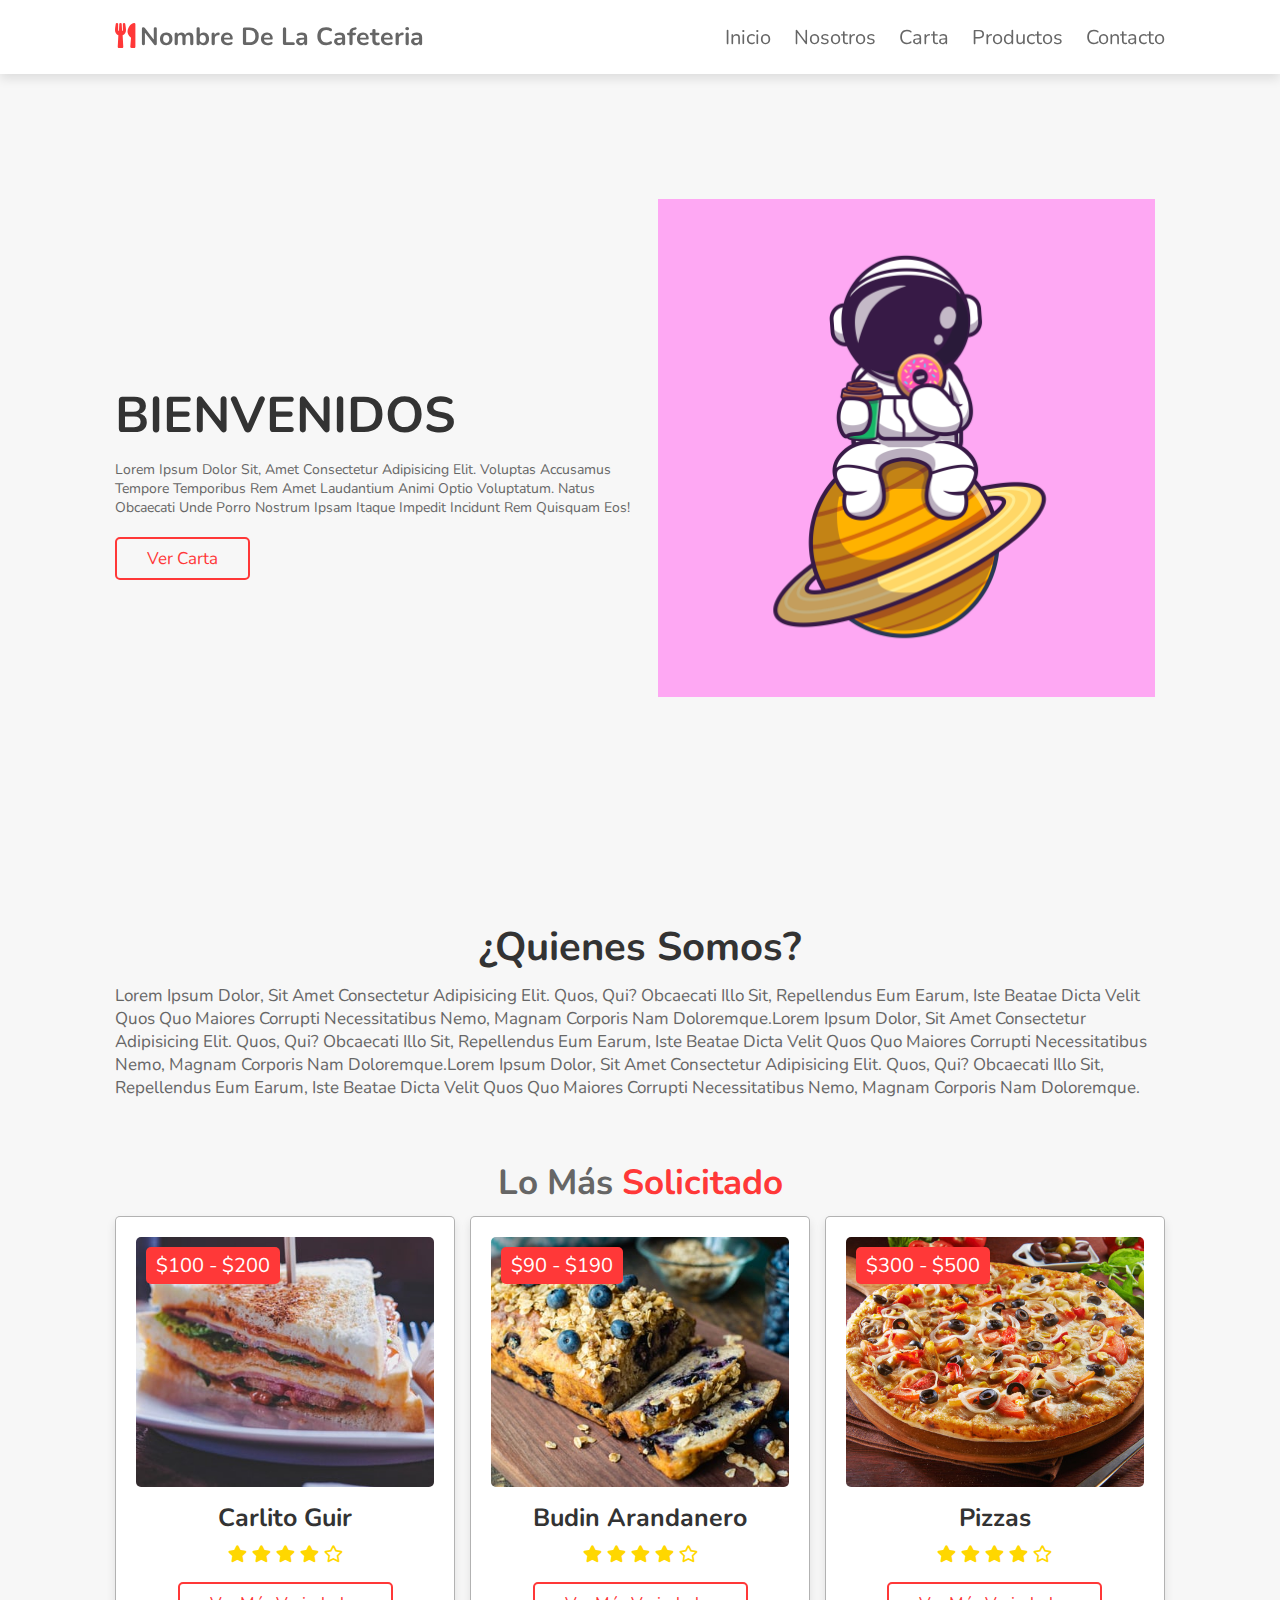
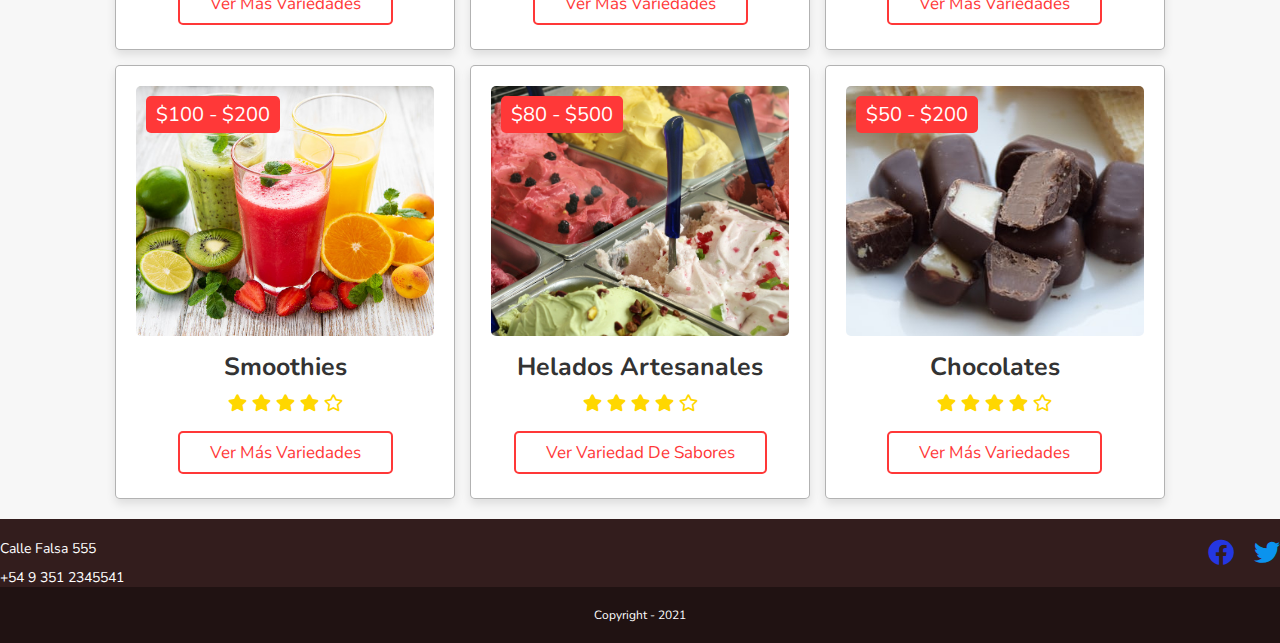
==== commit 93cf900d: "platos popu" ====
--- a/index.html
+++ b/index.html
@@ -54,43 +54,99 @@
                     magnam corporis nam doloremque.</p>
     </section>
 
+    <!-- Platos populares-->
+    <section class="popular" id="popular">
+
+        <h1 class="heading"> Lo más <span>solicitado</span> </h1>
     
-    <section class="container">
-		<div class="carta"> 
-
-                <h2 class="carta__titulo">
-                    CARTA EN PDF
-                </h2>
-
-                    <p class="carta__parrafo ">
-                        ¡Echa un vistazo!
-                        Lorem ipsum dolor, sit amet consectetur adipisicing elit. 
-                        Exercitationem dicta suscipit delectus ut consectetur porro deserunt molestias facilis aliquam vel minima,
-                        hic optio temporibus laboriosam rem quaerat, itaque voluptate iusto?
-                        
-                    </p>
-                    <a href="#" class="boton divA"> Ver menú </a>
-                    
-		</div>
-	</section>
-
-    <section class="videoCafe">
-        <div class="videoCafe__mod">
-            <video onloadstart="this.muted=true" autoplay loop>
-                <source src="imagenes/preparacioncafe.mp4"> 
-            </video>
+        <div class="box-container">
+    
+            <div class="box">
+                <span class="price"> $100 - $200 </span>
+                <img src="imagenes/plato2.jpg" alt="">
+                <h3>Carlito Guir</h3>
+                <div class="stars">
+                    <i class="fas fa-star"></i>
+                    <i class="fas fa-star"></i>
+                    <i class="fas fa-star"></i>
+                    <i class="fas fa-star"></i>
+                    <i class="far fa-star"></i>
+                </div>
+                <a href="#" class="btn">Ver más variedades</a>
+            </div>
+            <div class="box">
+                <span class="price"> $90 - $190 </span>
+                <img src="imagenes/g-9.jpg" alt="">
+                <h3>Budin arandanero</h3>
+                <div class="stars">
+                    <i class="fas fa-star"></i>
+                    <i class="fas fa-star"></i>
+                    <i class="fas fa-star"></i>
+                    <i class="fas fa-star"></i>
+                    <i class="far fa-star"></i>
+                </div>
+                <a href="#" class="btn">Ver más variedades</a>
+            </div>
+            <div class="box">
+                <span class="price"> $300 - $500 </span>
+                <img src="imagenes/plato1.jpg" alt="">
+                <h3>Pizzas</h3>
+                <div class="stars">
+                    <i class="fas fa-star"></i>
+                    <i class="fas fa-star"></i>
+                    <i class="fas fa-star"></i>
+                    <i class="fas fa-star"></i>
+                    <i class="far fa-star"></i>
+                </div>
+                <a href="#" class="btn">Ver más variedades</a>
+            </div>
+            <div class="box">
+                <span class="price"> $100 - $200 </span>
+                <img src="imagenes/plato4.jpg" alt="">
+                <h3>Smoothies</h3>
+                <div class="stars">
+                    <i class="fas fa-star"></i>
+                    <i class="fas fa-star"></i>
+                    <i class="fas fa-star"></i>
+                    <i class="fas fa-star"></i>
+                    <i class="far fa-star"></i>
+                </div>
+                <a href="#" class="btn">Ver más variedades</a>
+            </div>
+            <div class="box">
+                <span class="price"> $80 - $500 </span>
+                <img src="imagenes/helado.jpg" alt="">
+                <h3>Helados artesanales</h3>
+                <div class="stars">
+                    <i class="fas fa-star"></i>
+                    <i class="fas fa-star"></i>
+                    <i class="fas fa-star"></i>
+                    <i class="fas fa-star"></i>
+                    <i class="far fa-star"></i>
+                </div>
+                <a href="#" class="btn">Ver variedad de sabores</a>
+            </div>
+            <div class="box">
+                <span class="price"> $50 - $200 </span>
+                <img src="imagenes/g-8.jpg" alt="">
+                <h3>Chocolates</h3>
+                <div class="stars">
+                    <i class="fas fa-star"></i>
+                    <i class="fas fa-star"></i>
+                    <i class="fas fa-star"></i>
+                    <i class="fas fa-star"></i>
+                    <i class="far fa-star"></i>
+                </div>
+                <a href="#" class="btn">Ver más variedades</a>
+            </div>
+    
         </div>
+    
     </section>
 
-    <section class="carta">
-        <p class="carta__parrafo ">
-            Lorem ipsum dolor, sit amet consectetur adipisicing elit. 
-            Quos, qui? Obcaecati illo sit, repellendus eum earum, 
-            iste beatae dicta velit quos quo maiores corrupti necessitatibus nemo,
-            magnam corporis nam doloremque.Lorem ipsum dolor, 
-            sit amet consectetur adipisicing elit. 
-            </p>
-    </section>
+   
+
+    
     
     <footer>
         <div class="container footer__content">
--- a/styles/main.css
+++ b/styles/main.css
@@ -289,6 +289,12 @@
   cursor: pointer;
 }
 
+* {
+  margin: 0;
+  padding: 0;
+  list-style: none;
+}
+
 .home {
   display: -webkit-box;
   display: -ms-flexbox;
@@ -370,21 +376,59 @@
   padding: 1rem 0;
 }
 
-.indexContainer {
-  margin: 40px auto;
-}
-
-.indexContainer .indexContainer__h2 {
+/*platos populares */
+.popular .box-container {
+  display: -webkit-box;
+  display: -ms-flexbox;
+  display: flex;
+  -ms-flex-wrap: wrap;
+      flex-wrap: wrap;
+  gap: 1.5rem;
+}
+
+.popular .box-container .box {
+  padding: 2rem;
+  background: #fff;
+  -webkit-box-shadow: 0 0.5rem 1rem rgba(0, 0, 0, 0.1);
+          box-shadow: 0 0.5rem 1rem rgba(0, 0, 0, 0.1);
+  border: 0.1rem solid rgba(0, 0, 0, 0.3);
+  border-radius: .5rem;
   text-align: center;
-  margin-bottom: 40px;
-  margin: 50px;
-}
-
-@media (max-width: 992px) {
-  .indexContainer .indexContainer__p {
-    width: 90%;
-    margin: 0 auto;
-  }
+  -webkit-box-flex: 1;
+      -ms-flex: 1 1 30rem;
+          flex: 1 1 30rem;
+  position: relative;
+}
+
+.popular .box-container .box img {
+  height: 25rem;
+  -o-object-fit: cover;
+     object-fit: cover;
+  width: 100%;
+  border-radius: .5rem;
+}
+
+.popular .box-container .box .price {
+  position: absolute;
+  top: 3rem;
+  left: 3rem;
+  background: var(--red);
+  color: #fff;
+  font-size: 2rem;
+  padding: .5rem 1rem;
+  border-radius: .5rem;
+}
+
+.popular .box-container .box h3 {
+  color: #333;
+  font-size: 2.5rem;
+  padding-top: 1rem;
+}
+
+.popular .box-container .box .stars i {
+  color: gold;
+  font-size: 1.7rem;
+  padding: 1rem .1rem;
 }
 
 .videoCafe {
@@ -401,34 +445,6 @@
   margin-top: 40px;
   margin-left: 20px;
   border-radius: 5px;
-}
-
-.footer {
-  background: #000;
-  text-align: center;
-}
-
-.footer .share {
-  display: -webkit-box;
-  display: -ms-flexbox;
-  display: flex;
-  gap: 1.5rem;
-  -webkit-box-pack: center;
-      -ms-flex-pack: center;
-          justify-content: center;
-  -ms-flex-wrap: wrap;
-      flex-wrap: wrap;
-}
-
-.footer .credit {
-  padding: 2.5rem 1rem;
-  color: #fff;
-  font-weight: normal;
-  font-size: 2rem;
-}
-
-.footer .credit span {
-  color: var(--red);
 }
 
 /*media queris*/
@@ -805,14 +821,21 @@
   display: none;
 }
 
+/*inicio de nosotros */
 .indexNosotros {
   margin: 60px 80px auto;
   display: inline-block;
   position: left;
-}
-
-.indexNosotros .indexNosotros__h2 {
+  font-size: 4rem;
+  color: #333;
+  text-align: center;
+}
+
+.indexNosotros .indexNosotros_p {
   margin: 30px;
+  font-size: 2rem;
+  color: #666;
+  padding: 1rem 0;
 }
 
 .animacionNos {
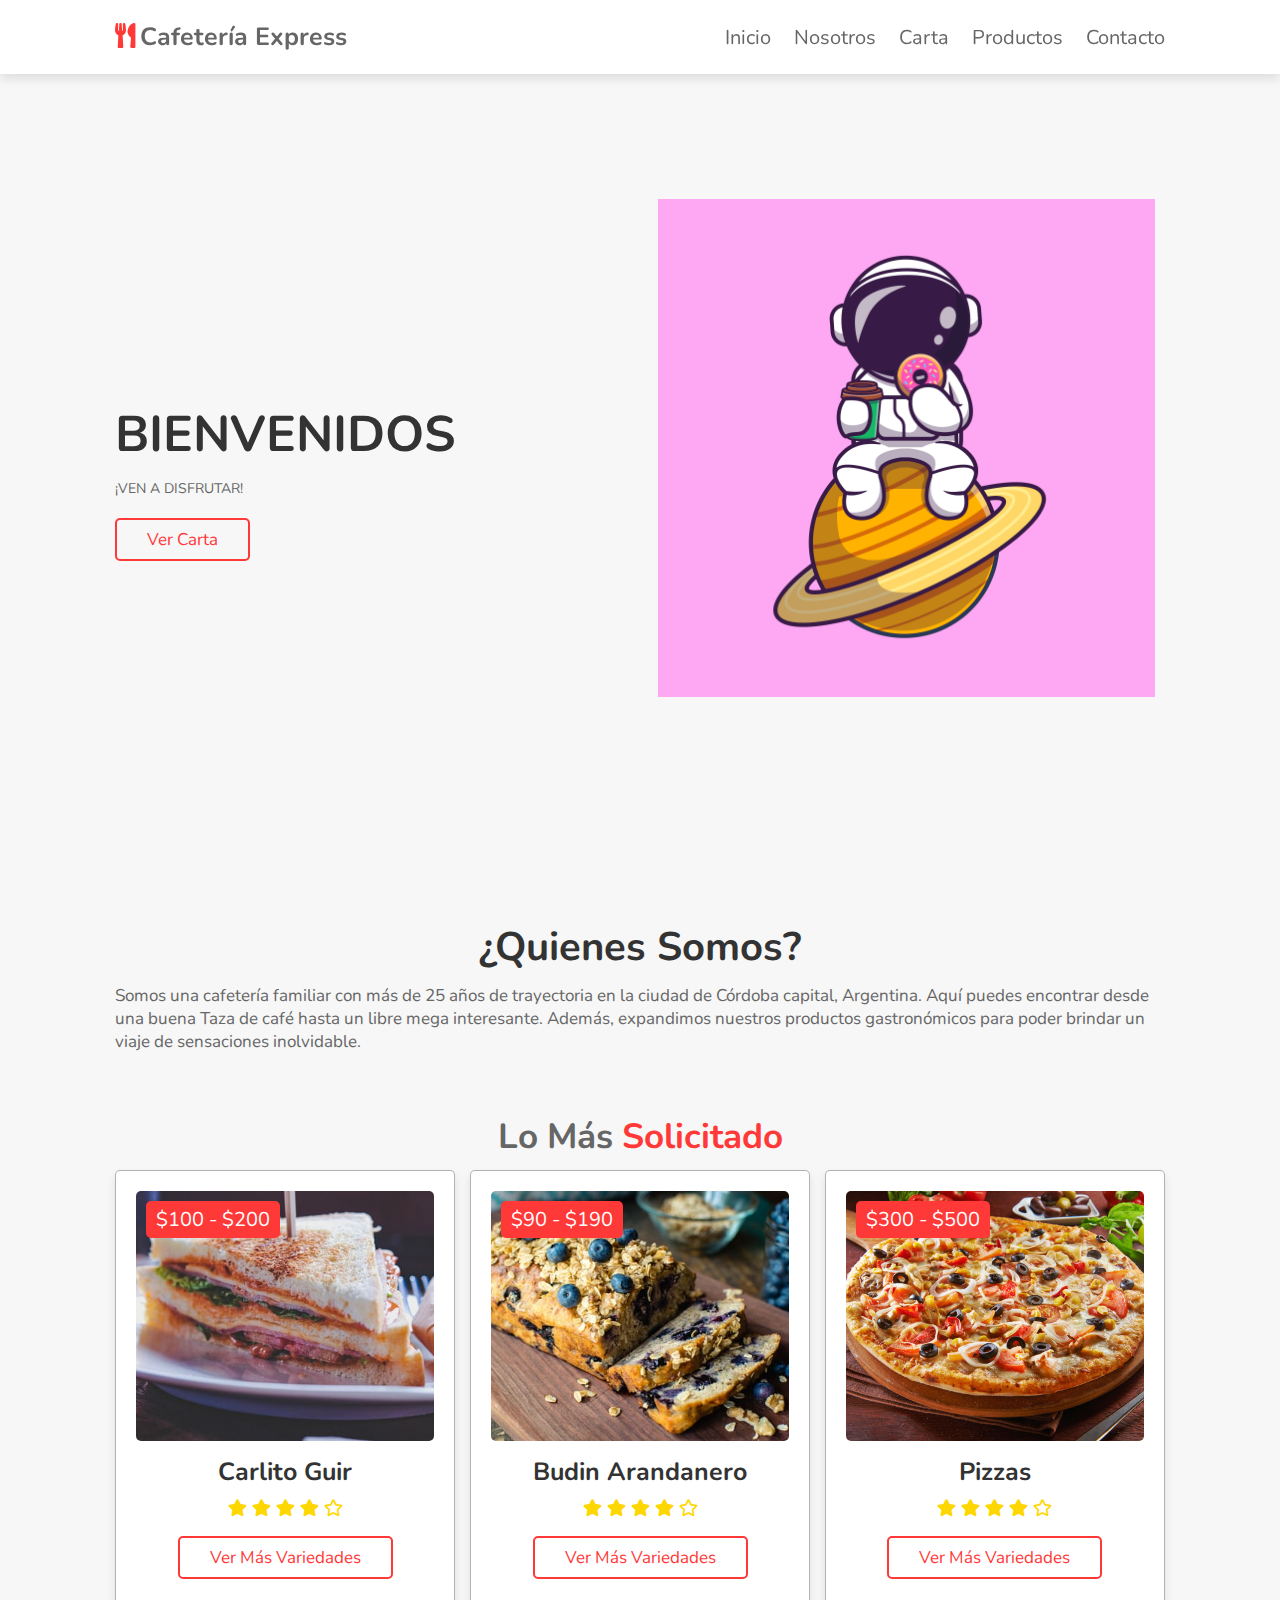
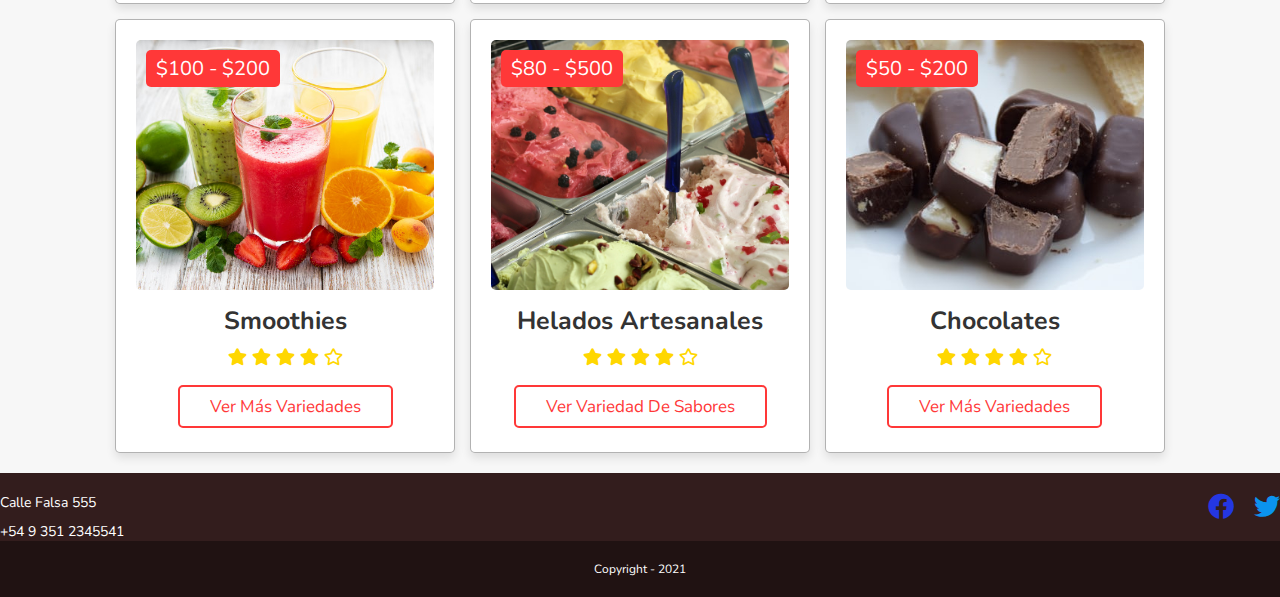
==== commit 93c42a91: "acomodando para poner responsive" ====
--- a/index.html
+++ b/index.html
@@ -1,35 +1,37 @@
 <!DOCTYPE html>
 <html lang="en">
 <head>
-    
     <meta charset="UTF-8">
     <meta http-equiv="X-UA-Compatible" content="IE=edge">
-    <meta name="viewport" content="width=device-width, initial-scale=1.0">
     <link rel="stylesheet" href="https://cdnjs.cloudflare.com/ajax/libs/font-awesome/5.15.3/css/all.min.css">
     <link rel="shortcut icon" href="imagenes/icono1.png" type="image/x-icon">
     <link rel="stylesheet" href="./styles/main.css">
-    <title>Pagina web Micaela Gomez</title>
-    
+    <title>Cafetería Express</title>
+    <meta name="viewport" content="width=device-width, user-scalable=no, initial-scale=1.0, maximum-scale=1.0, minimum-scale=1.0">
+
 </head>
 <body>
     <header> 
-        <a href="#" class="logo"><i class="fas fa-utensils"></i>Nombre de la cafeteria</a>
-        <div id="menu-bar" class="fas fa-bars"></div>
-
-        <nav class="navbar">    
-            <a href="index.html">Inicio</a>
-            <a href="paginas/nosotros.html">Nosotros</a>
-            <a href="paginas/carta.html">Carta</a>
-            <a href="../paginas/Productos.html">Productos</a>
-            <a href="paginas/contacto.html">Contacto</a>
+        <a href="#" class="logo"><i class="fas fa-utensils"></i>Cafetería Express</a>
+    
+        <nav class="navbar"> 
+                <a href="index.html">Inicio</a>
+                <a href="paginas/nosotros.html">Nosotros</a>
+                <a href="paginas/carta.html">Carta</a>
+                <a href="../paginas/Productos.html">Productos</a>
+                <a href="paginas/contacto.html">Contacto</a>   
         </nav>
+        
+        <div id="icon-menu">
+            <i class="fas fa-bars"></i>
+        </div>
     </header>
 
     <section class="home" id="home">
 
         <div class="content">
             <h3>BIENVENIDOS</h3>
-            <p>Lorem ipsum dolor sit, amet consectetur adipisicing elit. Voluptas accusamus tempore temporibus rem amet laudantium animi optio voluptatum. Natus obcaecati unde porro nostrum ipsam itaque impedit incidunt rem quisquam eos!</p>
+            <p>¡VEN A DISFRUTAR!</p>
             <a href="#" class="btn">Ver carta</a>
         </div>
     
@@ -40,113 +42,107 @@
     
     <main>
       
-    <section>
-                <h2 class=" home_nosotros pAnimacion">¿Quienes somos?</h2>
-                    <p class="home_nosotros--p">Lorem ipsum dolor, sit amet consectetur adipisicing elit. 
-                    Quos, qui? Obcaecati illo sit, repellendus eum earum, 
-                    iste beatae dicta velit quos quo maiores corrupti necessitatibus nemo,
-                    magnam corporis nam doloremque.Lorem ipsum dolor, sit amet consectetur adipisicing elit. 
-                    Quos, qui? Obcaecati illo sit, repellendus eum earum, 
-                    iste beatae dicta velit quos quo maiores corrupti necessitatibus nemo,
-                    magnam corporis nam doloremque.Lorem ipsum dolor, sit amet consectetur adipisicing elit. 
-                    Quos, qui? Obcaecati illo sit, repellendus eum earum, 
-                    iste beatae dicta velit quos quo maiores corrupti necessitatibus nemo,
-                    magnam corporis nam doloremque.</p>
-    </section>
+        <section>
+                    <h2 class=" home_nosotros pAnimacion">¿Quienes somos?</h2>
+                        <p class="home_nosotros--p">
+                            Somos una cafetería familiar con más de 25 años de trayectoria 
+                            en la ciudad de Córdoba capital, Argentina. Aquí puedes encontrar desde una buena
+                            Taza de café hasta un libre mega interesante. Además, expandimos nuestros productos gastronómicos
+                            para poder brindar un viaje de sensaciones inolvidable.
+                        </p>
+        </section>
 
-    <!-- Platos populares-->
-    <section class="popular" id="popular">
+        <!-- Platos populares-->
+        <section class="popular" id="popular">
 
-        <h1 class="heading"> Lo más <span>solicitado</span> </h1>
-    
-        <div class="box-container">
-    
-            <div class="box">
-                <span class="price"> $100 - $200 </span>
-                <img src="imagenes/plato2.jpg" alt="">
-                <h3>Carlito Guir</h3>
-                <div class="stars">
-                    <i class="fas fa-star"></i>
-                    <i class="fas fa-star"></i>
-                    <i class="fas fa-star"></i>
-                    <i class="fas fa-star"></i>
-                    <i class="far fa-star"></i>
+            <h1 class="heading"> Lo más <span>solicitado</span> </h1>
+        
+            <div class="box-container">
+        
+                <div class="box">
+                    <span class="price"> $100 - $200 </span>
+                    <img src="imagenes/plato2.jpg" alt="">
+                    <h3>Carlito Guir</h3>
+                    <div class="stars">
+                        <i class="fas fa-star"></i>
+                        <i class="fas fa-star"></i>
+                        <i class="fas fa-star"></i>
+                        <i class="fas fa-star"></i>
+                        <i class="far fa-star"></i>
+                    </div>
+                    <a href="#" class="btn">Ver más variedades</a>
                 </div>
-                <a href="#" class="btn">Ver más variedades</a>
+                <div class="box">
+                    <span class="price"> $90 - $190 </span>
+                    <img src="imagenes/g-9.jpg" alt="">
+                    <h3>Budin arandanero</h3>
+                    <div class="stars">
+                        <i class="fas fa-star"></i>
+                        <i class="fas fa-star"></i>
+                        <i class="fas fa-star"></i>
+                        <i class="fas fa-star"></i>
+                        <i class="far fa-star"></i>
+                    </div>
+                    <a href="#" class="btn">Ver más variedades</a>
+                </div>
+                <div class="box">
+                    <span class="price"> $300 - $500 </span>
+                    <img src="imagenes/plato1.jpg" alt="">
+                    <h3>Pizzas</h3>
+                    <div class="stars">
+                        <i class="fas fa-star"></i>
+                        <i class="fas fa-star"></i>
+                        <i class="fas fa-star"></i>
+                        <i class="fas fa-star"></i>
+                        <i class="far fa-star"></i>
+                    </div>
+                    <a href="#" class="btn">Ver más variedades</a>
+                </div>
+                <div class="box">
+                    <span class="price"> $100 - $200 </span>
+                    <img src="imagenes/plato4.jpg" alt="">
+                    <h3>Smoothies</h3>
+                    <div class="stars">
+                        <i class="fas fa-star"></i>
+                        <i class="fas fa-star"></i>
+                        <i class="fas fa-star"></i>
+                        <i class="fas fa-star"></i>
+                        <i class="far fa-star"></i>
+                    </div>
+                    <a href="#" class="btn">Ver más variedades</a>
+                </div>
+                <div class="box">
+                    <span class="price"> $80 - $500 </span>
+                    <img src="imagenes/helado.jpg" alt="">
+                    <h3>Helados artesanales</h3>
+                    <div class="stars">
+                        <i class="fas fa-star"></i>
+                        <i class="fas fa-star"></i>
+                        <i class="fas fa-star"></i>
+                        <i class="fas fa-star"></i>
+                        <i class="far fa-star"></i>
+                    </div>
+                    <a href="#" class="btn">Ver variedad de sabores</a>
+                </div>
+                <div class="box">
+                    <span class="price"> $50 - $200 </span>
+                    <img src="imagenes/g-8.jpg" alt="">
+                    <h3>Chocolates</h3>
+                    <div class="stars">
+                        <i class="fas fa-star"></i>
+                        <i class="fas fa-star"></i>
+                        <i class="fas fa-star"></i>
+                        <i class="fas fa-star"></i>
+                        <i class="far fa-star"></i>
+                    </div>
+                    <a href="#" class="btn">Ver más variedades</a>
+                </div>
+        
             </div>
-            <div class="box">
-                <span class="price"> $90 - $190 </span>
-                <img src="imagenes/g-9.jpg" alt="">
-                <h3>Budin arandanero</h3>
-                <div class="stars">
-                    <i class="fas fa-star"></i>
-                    <i class="fas fa-star"></i>
-                    <i class="fas fa-star"></i>
-                    <i class="fas fa-star"></i>
-                    <i class="far fa-star"></i>
-                </div>
-                <a href="#" class="btn">Ver más variedades</a>
-            </div>
-            <div class="box">
-                <span class="price"> $300 - $500 </span>
-                <img src="imagenes/plato1.jpg" alt="">
-                <h3>Pizzas</h3>
-                <div class="stars">
-                    <i class="fas fa-star"></i>
-                    <i class="fas fa-star"></i>
-                    <i class="fas fa-star"></i>
-                    <i class="fas fa-star"></i>
-                    <i class="far fa-star"></i>
-                </div>
-                <a href="#" class="btn">Ver más variedades</a>
-            </div>
-            <div class="box">
-                <span class="price"> $100 - $200 </span>
-                <img src="imagenes/plato4.jpg" alt="">
-                <h3>Smoothies</h3>
-                <div class="stars">
-                    <i class="fas fa-star"></i>
-                    <i class="fas fa-star"></i>
-                    <i class="fas fa-star"></i>
-                    <i class="fas fa-star"></i>
-                    <i class="far fa-star"></i>
-                </div>
-                <a href="#" class="btn">Ver más variedades</a>
-            </div>
-            <div class="box">
-                <span class="price"> $80 - $500 </span>
-                <img src="imagenes/helado.jpg" alt="">
-                <h3>Helados artesanales</h3>
-                <div class="stars">
-                    <i class="fas fa-star"></i>
-                    <i class="fas fa-star"></i>
-                    <i class="fas fa-star"></i>
-                    <i class="fas fa-star"></i>
-                    <i class="far fa-star"></i>
-                </div>
-                <a href="#" class="btn">Ver variedad de sabores</a>
-            </div>
-            <div class="box">
-                <span class="price"> $50 - $200 </span>
-                <img src="imagenes/g-8.jpg" alt="">
-                <h3>Chocolates</h3>
-                <div class="stars">
-                    <i class="fas fa-star"></i>
-                    <i class="fas fa-star"></i>
-                    <i class="fas fa-star"></i>
-                    <i class="fas fa-star"></i>
-                    <i class="far fa-star"></i>
-                </div>
-                <a href="#" class="btn">Ver más variedades</a>
-            </div>
-    
-        </div>
-    
-    </section>
+        
+        </section>
 
-   
-
-    
+    </main>
     
     <footer>
         <div class="container footer__content">
--- a/styles/main.css
+++ b/styles/main.css
@@ -7,60 +7,7 @@
   padding: 0;
   -webkit-box-sizing: border-box;
           box-sizing: border-box;
-}
-
-/*mediaqueries*/
-@media (max-width: 991px) {
-  html {
-    font-size: 55%;
-  }
-  header {
-    padding: 2rem;
-  }
-}
-
-@media (max-width: 768px) {
-  #menu-bar {
-    display: initial;
-  }
-  header .navbar {
-    position: absolute;
-    top: 100%;
-    left: 0;
-    right: 0;
-    background: #f7f7f7;
-    border-top: 0.1rem solid rgba(0, 0, 0, 0.1);
-    -webkit-clip-path: polygon(0 0, 100% 0, 100% 0, 0 0);
-            clip-path: polygon(0 0, 100% 0, 100% 0, 0 0);
-  }
-  header .navbar.active {
-    -webkit-clip-path: polygon(0 0, 100% 0, 100% 100%, 0% 100%);
-            clip-path: polygon(0 0, 100% 0, 100% 100%, 0% 100%);
-  }
-  header .navbar a {
-    margin: 1.5rem;
-    padding: 1.5rem;
-    display: block;
-    border: 0.2rem solid rgba(0, 0, 0, 0.1);
-    border-left: 0.5rem solid var(--red);
-    background: #fff;
-  }
-}
-
-@media (max-width: 450px) {
-  html {
-    font-size: 50%;
-  }
-  .order .row form .inputBox input {
-    width: 100%;
-  }
-}
-
-* {
-  margin: 0;
-  padding: 0;
-  -webkit-box-sizing: border-box;
-          box-sizing: border-box;
+  list-style: none;
 }
 
 :root {
@@ -153,6 +100,7 @@
   color: #fff;
 }
 
+/*header*/
 header {
   position: fixed;
   top: 0;
@@ -195,106 +143,32 @@
   color: var(--red);
 }
 
-#menu-bar {
-  font-size: 3rem;
+#icon-menu {
+  width: 50px;
+  height: 50px;
+  position: absolute;
+  right: 20px;
+  top: 16px;
+  padding: 10px;
+  font-size: 20px;
+  background: #fafafa;
+  border-radius: 100%;
+  color: #787878;
+  -webkit-box-pack: center;
+      -ms-flex-pack: center;
+          justify-content: center;
+  -webkit-box-align: center;
+      -ms-flex-align: center;
+          align-items: center;
+  display: none;
   cursor: pointer;
-  color: #666;
-  border: .1rem solid #666;
-  border-radius: .3rem;
-  padding: .5rem 1.5rem;
-  display: none;
-}
-
-footer {
-  background-color: #331d1d;
-  color: white;
-}
-
-footer p {
-  text-align: center;
-  padding: 20px 0;
-  font-size: 12px;
-  background-color: #201212;
-}
-
-footer i {
-  font-size: 26px;
-}
-
-footer .footer__content {
-  padding-top: 20px;
-  display: -webkit-box;
-  display: -ms-flexbox;
-  display: flex;
-  -webkit-box-pack: justify;
-      -ms-flex-pack: justify;
-          justify-content: space-between;
-}
-
-@media (max-width: 992px) {
-  footer .footer__content {
-    -webkit-box-pack: space-evenly;
-        -ms-flex-pack: space-evenly;
-            justify-content: space-evenly;
-  }
-}
-
-@media (max-width: 552px) {
-  footer .footer__content {
-    -webkit-box-orient: vertical;
-    -webkit-box-direction: normal;
-        -ms-flex-direction: column;
-            flex-direction: column;
-    -webkit-box-align: center;
-        -ms-flex-align: center;
-            align-items: center;
-  }
-  footer .footer__content .footer__content--info {
-    display: -webkit-box;
-    display: -ms-flexbox;
-    display: flex;
-  }
-  footer .footer__content .footer__content--info li:first-of-type {
-    margin-right: 20px;
-  }
-}
-
-footer .footer__content .footer__content--info {
-  font-size: 14px;
-}
-
-footer .footer__content .footer__content--info li:first-of-type {
-  margin-bottom: 10px;
-}
-
-footer .footer__content .footer__content--redes {
-  display: -webkit-box;
-  display: -ms-flexbox;
-  display: flex;
-}
-
-footer .footer__content .footer__content--redes li:first-of-type {
-  margin-right: 20px;
-}
-
-footer .footer__content .footer__content--redes li i {
-  color: #2437e2;
-}
-
-footer .footer__content .footer__content--redes li:last-of-type i {
-  color: #0b93ee;
-}
-
-footer .footer__content .footer__content--redes li i {
-  cursor: pointer;
-}
-
-* {
-  margin: 0;
-  padding: 0;
-  list-style: none;
-}
-
+}
+
+#icon-menu:hover {
+  opacity: 0.8;
+}
+
+/*index*/
 .home {
   display: -webkit-box;
   display: -ms-flexbox;
@@ -374,6 +248,7 @@
   font-size: 1.7rem;
   color: #666;
   padding: 1rem 0;
+  text-transform: none;
 }
 
 /*platos populares */
@@ -431,70 +306,99 @@
   padding: 1rem .1rem;
 }
 
-.videoCafe {
-  margin: 20px auto;
-}
-
-.videoCafe .videoCafe__mod {
+/*footer*/
+footer {
+  background-color: #331d1d;
+  color: white;
+}
+
+footer p {
+  text-align: center;
+  padding: 20px 0;
+  font-size: 12px;
+  background-color: #201212;
+}
+
+footer i {
+  font-size: 26px;
+}
+
+footer .footer__content {
+  padding-top: 20px;
   display: -webkit-box;
   display: -ms-flexbox;
   display: flex;
-  padding: 10px;
-  width: 1200px;
-  height: 400px;
-  margin-top: 40px;
-  margin-left: 20px;
-  border-radius: 5px;
-}
-
-/*media queris*/
-/* media queries  */
-@media (max-width: 991px) {
-  html {
-    font-size: 55%;
-  }
-  header {
-    padding: 2rem;
-  }
-  section {
-    padding: 2rem;
-  }
-}
-
-@media (max-width: 768px) {
-  #menu-bar {
-    display: initial;
-  }
-  header .navbar {
-    position: absolute;
-    top: 100%;
-    left: 0;
-    right: 0;
-    background: #f7f7f7;
-    border-top: 0.1rem solid rgba(0, 0, 0, 0.1);
-    -webkit-clip-path: polygon(0 0, 100% 0, 100% 0, 0 0);
-            clip-path: polygon(0 0, 100% 0, 100% 0, 0 0);
-  }
-  header .navbar.active {
-    -webkit-clip-path: polygon(0 0, 100% 0, 100% 100%, 0% 100%);
-            clip-path: polygon(0 0, 100% 0, 100% 100%, 0% 100%);
-  }
-  header .navbar a {
-    margin: 1.5rem;
-    padding: 1.5rem;
-    display: block;
-    border: 0.2rem solid rgba(0, 0, 0, 0.1);
-    border-left: 0.5rem solid var(--red);
-    background: #fff;
-  }
-}
-
-@media (max-width: 450px) {
-  html {
-    font-size: 50%;
-  }
-  .order .row form .inputBox input {
-    width: 100%;
+  -webkit-box-pack: justify;
+      -ms-flex-pack: justify;
+          justify-content: space-between;
+}
+
+@media (max-width: 992px) {
+  footer .footer__content {
+    -webkit-box-pack: space-evenly;
+        -ms-flex-pack: space-evenly;
+            justify-content: space-evenly;
+  }
+}
+
+@media (max-width: 552px) {
+  footer .footer__content {
+    -webkit-box-orient: vertical;
+    -webkit-box-direction: normal;
+        -ms-flex-direction: column;
+            flex-direction: column;
+    -webkit-box-align: center;
+        -ms-flex-align: center;
+            align-items: center;
+  }
+  footer .footer__content .footer__content--info {
+    display: -webkit-box;
+    display: -ms-flexbox;
+    display: flex;
+  }
+  footer .footer__content .footer__content--info li:first-of-type {
+    margin-right: 20px;
+  }
+}
+
+footer .footer__content .footer__content--info {
+  font-size: 14px;
+}
+
+footer .footer__content .footer__content--info li:first-of-type {
+  margin-bottom: 10px;
+}
+
+footer .footer__content .footer__content--redes {
+  display: -webkit-box;
+  display: -ms-flexbox;
+  display: flex;
+}
+
+footer .footer__content .footer__content--redes li:first-of-type {
+  margin-right: 20px;
+}
+
+footer .footer__content .footer__content--redes li i {
+  color: #2437e2;
+}
+
+footer .footer__content .footer__content--redes li:last-of-type i {
+  color: #0b93ee;
+}
+
+footer .footer__content .footer__content--redes li i {
+  cursor: pointer;
+}
+
+/* media queries celu */
+@media screen {
+  max-width: 993px;
+  header,
+  .home,
+  .footer__content {
+    max-width: 900px;
+    padding: 0 20px;
   }
 }
 
@@ -519,6 +423,74 @@
   border: none;
   text-decoration: none;
   text-transform: capitalize;
+  -webkit-transition: all .2s linear;
+  transition: all .2s linear;
+}
+
+*::-moz-selection {
+  background: var(--red);
+  color: #fff;
+}
+
+*::selection {
+  background: var(--red);
+  color: #fff;
+}
+
+html {
+  font-size: 62.5%;
+  overflow-x: hidden;
+  scroll-behavior: smooth;
+  scroll-padding-top: 6rem;
+}
+
+section {
+  padding: 2rem 9%;
+}
+
+body {
+  background: #f7f7f7;
+}
+
+.bodyContacto {
+  display: inline-block;
+  margin: 60px 0 60px 0;
+  gap: 1px 1px;
+  font-size: 20px;
+      grid-template-areas: "formulario" "maps";
+}
+
+.formulario {
+  -ms-grid-row: 1;
+  -ms-grid-column: 1;
+  grid-area: formulario;
+  background-color: #EFF4F7;
+}
+
+.maps {
+  -ms-grid-row: 2;
+  -ms-grid-column: 1;
+  grid-area: maps;
+  display: inline-block;
+  position: right;
+  margin-left: 350px;
+  margin-top: 50px;
+}
+
+:root {
+  --red:#ff3838;
+}
+
+* {
+  font-family: 'Nunito', sans-serif;
+  margin: 0;
+  padding: 0;
+  -webkit-box-sizing: border-box;
+          box-sizing: border-box;
+  outline: none;
+  border: none;
+  text-decoration: none;
+  text-transform: none;
   -webkit-transition: all .2s linear;
   transition: all .2s linear;
 }
@@ -647,36 +619,47 @@
   display: none;
 }
 
-.bodyContacto {
-  display: inline-block;
-  margin: 30px 0 30px 0;
-  gap: 1px 1px;
+/*inicio de nosotros */
+.inicio_nosotros {
+  margin-top: 60px;
+  font-size: 4rem;
+  color: #333;
+  text-align: center;
+}
+
+.inicio_nosotros--p {
   font-size: 20px;
-      grid-template-areas: "formulario" "maps";
-}
-
-.formulario {
-  -ms-grid-row: 1;
-  -ms-grid-column: 1;
-  grid-area: formulario;
-  background-color: #EFF4F7;
-}
-
-.maps {
-  -ms-grid-row: 2;
-  -ms-grid-column: 1;
-  grid-area: maps;
-  display: inline-block;
-  position: left;
-  margin-left: 300px;
-  margin-top: 50px;
-}
-
-* {
-  margin: 0;
-  padding: 0;
-  -webkit-box-sizing: border-box;
-          box-sizing: border-box;
+  color: #666;
+  text-transform: none;
+}
+
+.animacionNos {
+  -webkit-animation-duration: 3s;
+          animation-duration: 3s;
+  -webkit-animation-name: slidein;
+          animation-name: slidein;
+}
+
+@-webkit-keyframes slidein {
+  from {
+    margin-left: 80%;
+    width: 250%;
+  }
+  to {
+    margin-left: 0%;
+    width: 100%;
+  }
+}
+
+@keyframes slidein {
+  from {
+    margin-left: 80%;
+    width: 250%;
+  }
+  to {
+    margin-left: 0%;
+    width: 100%;
+  }
 }
 
 :root {
@@ -722,297 +705,250 @@
   padding: 2rem 9%;
 }
 
-.heading {
-  text-align: center;
-  font-size: 3.5rem;
-  padding: 1rem;
-  color: #666;
-}
-
-.heading span {
-  color: var(--red);
-}
-
-.btn {
-  display: inline-block;
-  padding: .8rem 3rem;
-  border: 0.2rem solid var(--red);
-  color: var(--red);
-  cursor: pointer;
-  font-size: 1.7rem;
-  border-radius: .5rem;
-  position: relative;
-  overflow: hidden;
-  z-index: 0;
-  margin-top: 1rem;
-}
-
-.btn::before {
-  content: '';
-  position: absolute;
-  top: 0;
-  right: 0;
-  width: 0%;
-  height: 100%;
-  background: var(--red);
-  -webkit-transition: .3s linear;
-  transition: .3s linear;
-  z-index: -1;
-}
-
-.btn:hover::before {
-  width: 100%;
-  left: 0;
-}
-
-.btn:hover {
-  color: #fff;
-}
-
-header {
-  position: fixed;
-  top: 0;
-  left: 0;
-  right: 0;
-  z-index: 1000;
+/*carta*/
+.contenedor-menu {
+  width: 1000px;
+  height: 680px;
   display: -webkit-box;
   display: -ms-flexbox;
   display: flex;
-  -webkit-box-align: center;
-      -ms-flex-align: center;
-          align-items: center;
-  -webkit-box-pack: justify;
-      -ms-flex-pack: justify;
-          justify-content: space-between;
-  background: #fff;
-  padding: 2rem 9%;
-  -webkit-box-shadow: 0 0.5rem 1rem rgba(0, 0, 0, 0.1);
-          box-shadow: 0 0.5rem 1rem rgba(0, 0, 0, 0.1);
-}
-
-header .logo {
-  font-size: 2.5rem;
-  font-weight: bolder;
-  color: #666;
-}
-
-header .logo i {
-  padding-right: .5rem;
-  color: var(--red);
-}
-
-header .navbar a {
-  font-size: 2rem;
-  margin-left: 2rem;
-  color: #666;
-}
-
-header .navbar a:hover {
-  color: var(--red);
-}
-
-#menu-bar {
-  font-size: 3rem;
-  cursor: pointer;
-  color: #666;
-  border: .1rem solid #666;
-  border-radius: .3rem;
-  padding: .5rem 1.5rem;
-  display: none;
-}
-
-/*inicio de nosotros */
-.indexNosotros {
-  margin: 60px 80px auto;
-  display: inline-block;
-  position: left;
-  font-size: 4rem;
-  color: #333;
-  text-align: center;
-}
-
-.indexNosotros .indexNosotros_p {
-  margin: 30px;
-  font-size: 2rem;
-  color: #666;
-  padding: 1rem 0;
-}
-
-.animacionNos {
-  -webkit-animation-duration: 3s;
-          animation-duration: 3s;
-  -webkit-animation-name: slidein;
-          animation-name: slidein;
-}
-
-@-webkit-keyframes slidein {
-  from {
-    margin-left: 80%;
-    width: 250%;
-  }
-  to {
-    margin-left: 0%;
-    width: 100%;
-  }
-}
-
-@keyframes slidein {
-  from {
-    margin-left: 80%;
-    width: 250%;
-  }
-  to {
-    margin-left: 0%;
-    width: 100%;
-  }
-}
-
-* {
-  margin: 0;
-  padding: 0;
-  -webkit-box-sizing: border-box;
-          box-sizing: border-box;
-}
-
-:root {
-  --red:#ff3838;
-}
-
-* {
-  font-family: 'Nunito', sans-serif;
-  margin: 0;
-  padding: 0;
-  -webkit-box-sizing: border-box;
-          box-sizing: border-box;
-  outline: none;
-  border: none;
-  text-decoration: none;
-  text-transform: capitalize;
-  -webkit-transition: all .2s linear;
-  transition: all .2s linear;
-}
-
-*::-moz-selection {
-  background: var(--red);
-  color: #fff;
-}
-
-*::selection {
-  background: var(--red);
-  color: #fff;
-}
-
-html {
-  font-size: 62.5%;
-  overflow-x: hidden;
-  scroll-behavior: smooth;
-  scroll-padding-top: 6rem;
-}
-
-body {
-  background: #f7f7f7;
-}
-
-section {
-  padding: 2rem 9%;
-}
-
-.heading {
-  text-align: center;
-  font-size: 3.5rem;
-  padding: 1rem;
-  color: #666;
-}
-
-.heading span {
-  color: var(--red);
-}
-
-.btn {
-  display: inline-block;
-  padding: .8rem 3rem;
-  border: 0.2rem solid var(--red);
-  color: var(--red);
-  cursor: pointer;
-  font-size: 1.7rem;
-  border-radius: .5rem;
-  position: relative;
-  overflow: hidden;
-  z-index: 0;
-  margin-top: 1rem;
-}
-
-.btn::before {
-  content: '';
+  margin: auto;
+  margin-top: 50px;
+  -webkit-perspective: 1500px;
+          perspective: 1500px;
+}
+
+.pagina-izquierda,
+.pagina-central,
+.pagina-derecha {
+  padding: 10px;
+  width: 100%;
+  height: 100%;
+  background: white;
+}
+
+.pagina-izquierda {
+  background: #ffffff;
+  background: -webkit-gradient(left top, right top, color-stop(0%, #ffffff), color-stop(0%, #fcfcfc), color-stop(100%, #ededed));
+  background: -webkit-gradient(linear, left top, right top, from(#ffffff), color-stop(0%, #fcfcfc), to(#ededed));
+  background: linear-gradient(to right, #ffffff 0%, #fcfcfc 0%, #ededed 100%);
+  filter: progid:DXImageTransform.Microsoft.gradient( startColorstr='#ffffff', endColorstr='#ededed', GradientType=1 );
+}
+
+.pagina-central {
+  background: #fcfcfc;
+  background: -webkit-gradient(left top, right top, color-stop(0%, #fcfcfc), color-stop(28%, #ffffff), color-stop(100%, #ededed));
+  background: -webkit-gradient(linear, left top, right top, from(#fcfcfc), color-stop(28%, #ffffff), to(#ededed));
+  background: linear-gradient(to right, #fcfcfc 0%, #ffffff 28%, #ededed 100%);
+  filter: progid:DXImageTransform.Microsoft.gradient( startColorstr='#fcfcfc', endColorstr='#ededed', GradientType=1 );
+}
+
+.contenedor-lista {
+  width: 100%;
+  height: 100%;
+}
+
+.lista-uno,
+.lista-dos,
+.lista-tres {
+  width: 100%;
+  text-align: center;
+}
+
+.lista-uno h1,
+.lista-dos h1,
+.lista-tres h1 {
+  font-size: 24px;
+  text-align: center;
+}
+
+.lista-uno img,
+.lista-dos img,
+.lista-tres img {
+  width: 100px;
+  height: 80px;
+}
+
+.lista-uno p,
+.lista-dos p,
+.lista-tres p {
+  font-family: 'Roboto', sans-serif;
+  font-size: 14px;
+}
+
+.lista-uno hr,
+.lista-dos hr,
+.lista-tres hr {
+  width: 100px;
+  height: 3px;
+  margin: auto;
+  border-style: none;
+  background: -webkit-linear-gradient(left, red, blue, #23cbff);
+  margin-top: 10px;
+}
+
+/*Aplicando Efectos de movimientos*/
+.pagina-izquierda {
+  -webkit-transform: rotateY(180deg);
+          transform: rotateY(180deg);
+  -webkit-transition: all 1s;
+  transition: all 1s;
+  -webkit-transform-origin: right;
+          transform-origin: right;
+  -webkit-transform-style: preserve-3d;
+          transform-style: preserve-3d;
+  z-index: 10;
+}
+
+.pagina-izquierda2 {
+  -webkit-transform: rotateY(0deg);
+          transform: rotateY(0deg);
+}
+
+.lado {
+  -webkit-backface-visibility: hidden;
+          backface-visibility: hidden;
+}
+
+.delante {
+  -webkit-transform: rotateY(180deg);
+          transform: rotateY(180deg);
+  width: 100%;
+  height: 100%;
+  background: white;
+  text-align: center;
   position: absolute;
   top: 0;
-  right: 0;
-  width: 0%;
-  height: 100%;
-  background: var(--red);
-  -webkit-transition: .3s linear;
-  transition: .3s linear;
-  z-index: -1;
-}
-
-.btn:hover::before {
-  width: 100%;
   left: 0;
 }
 
-.btn:hover {
-  color: #fff;
-}
-
-header {
-  position: fixed;
-  top: 0;
-  left: 0;
-  right: 0;
-  z-index: 1000;
+.delante img {
+  width: 150px;
+  margin: auto;
+  margin-top: 24px;
+}
+
+.delante h1 {
+  font-size: 24px;
+  text-align: center;
+}
+
+.delante hr {
+  width: 200px;
+  height: 3px;
+  border-style: none;
+  margin: auto;
+  background: -webkit-linear-gradient(left, #f4e48a, #212120, #fa4632);
+  margin-top: 10px;
+}
+
+.delante h3 {
+  font-weight: 100;
+  margin-top: 20px;
+}
+
+.delante button {
+  width: 200px;
+  padding: 6px;
+  background: orange;
+  border-style: none;
+  border-radius: 8px;
+  color: white;
+  margin-top: 10px;
+  -webkit-transition: all 300ms;
+  transition: all 300ms;
+  cursor: pointer;
+}
+
+.delante button:hover {
+  -webkit-transform: translateY(10px);
+          transform: translateY(10px);
+  -webkit-box-shadow: 0px -5px 10px 0px #969696;
+          box-shadow: 0px -5px 10px 0px #969696;
+}
+
+.delante h4 {
+  margin-top: 10px;
+}
+
+.delante p {
+  margin-top: 10px;
+}
+
+.delante ul {
   display: -webkit-box;
   display: -ms-flexbox;
   display: flex;
-  -webkit-box-align: center;
-      -ms-flex-align: center;
-          align-items: center;
-  -webkit-box-pack: justify;
-      -ms-flex-pack: justify;
-          justify-content: space-between;
-  background: #fff;
-  padding: 2rem 9%;
-  -webkit-box-shadow: 0 0.5rem 1rem rgba(0, 0, 0, 0.1);
-          box-shadow: 0 0.5rem 1rem rgba(0, 0, 0, 0.1);
-}
-
-header .logo {
-  font-size: 2.5rem;
-  font-weight: bolder;
-  color: #666;
-}
-
-header .logo i {
-  padding-right: .5rem;
-  color: var(--red);
-}
-
-header .navbar a {
-  font-size: 2rem;
-  margin-left: 2rem;
-  color: #666;
-}
-
-header .navbar a:hover {
-  color: var(--red);
-}
-
-#menu-bar {
-  font-size: 3rem;
+  -webkit-box-pack: center;
+      -ms-flex-pack: center;
+          justify-content: center;
+  margin-top: 10px;
+}
+
+.delante ul h5 {
+  font-size: 16px;
+}
+
+.delante ul label {
+  font-size: 14px;
+  margin-top: 4px;
+  margin-left: 10px;
+}
+
+/*Pagina derecha animacion*/
+.pagina-derecha {
+  -webkit-transform: rotateY(-180deg);
+          transform: rotateY(-180deg);
+  -webkit-transform-origin: left;
+          transform-origin: left;
+  -webkit-transition: 1s;
+  transition: 1s;
+  -webkit-transform-style: preserve-3d;
+          transform-style: preserve-3d;
+}
+
+.pagina-derecha2 {
+  -webkit-transform: rotateY(0deg);
+          transform: rotateY(0deg);
+}
+
+.lado-pagina-derecha {
+  -webkit-backface-visibility: hidden;
+          backface-visibility: hidden;
+}
+
+.pagina-derecha-atras {
+  width: 100%;
+  height: 100%;
+  position: absolute;
+  top: 0;
+  left: 0;
+  -webkit-transform: rotateY(180deg);
+          transform: rotateY(180deg);
+  border: 6px double #3f3f3f;
+  border-right: none;
+}
+
+.btn-cerrar {
+  position: absolute;
+  top: -20px;
+  right: -20px;
+  width: 50px;
+  height: 50px;
+  background: rgba(0, 0, 0, 0.8);
+  border-radius: 50%;
+  color: white;
+  text-align: center;
+  line-height: 3;
+  -webkit-filter: blur(1px);
+          filter: blur(1px);
+  -webkit-transition: all 300ms;
+  transition: all 300ms;
   cursor: pointer;
-  color: #666;
-  border: .1rem solid #666;
-  border-radius: .3rem;
-  padding: .5rem 1.5rem;
-  display: none;
+}
+
+.btn-cerrar:hover {
+  -webkit-filter: blur(0px);
+          filter: blur(0px);
 }
 /*# sourceMappingURL=main.css.map */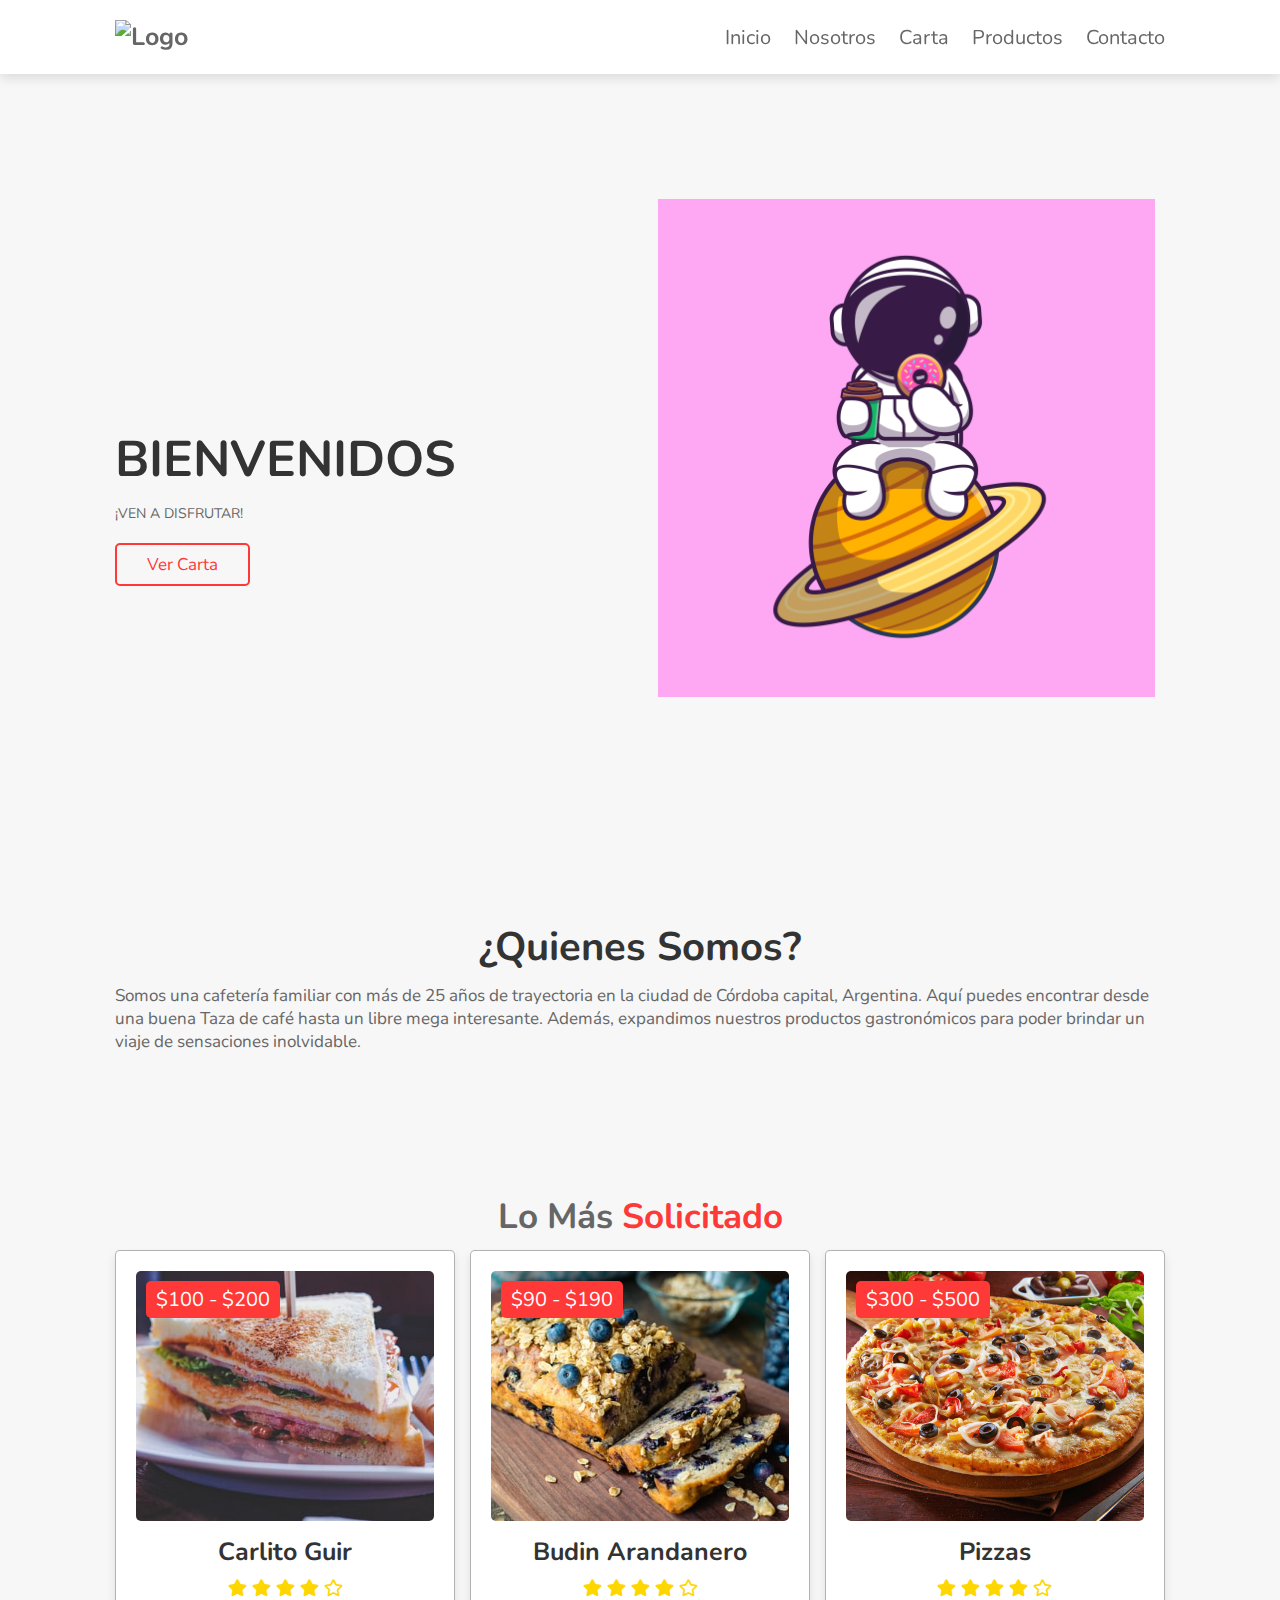
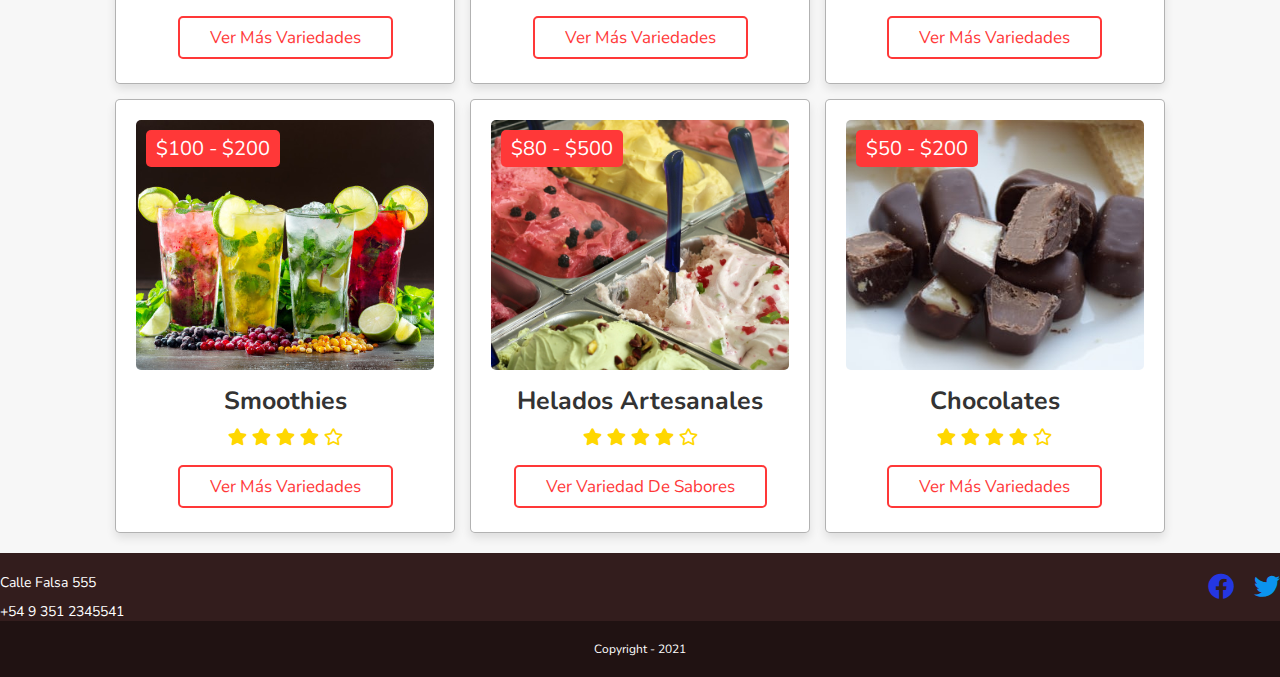
==== commit 83a12a8b: "agregue pagina galeria y carta" ====
--- a/index.html
+++ b/index.html
@@ -12,8 +12,9 @@
 </head>
 <body>
     <header> 
-        <a href="#" class="logo"><i class="fas fa-utensils"></i>Cafetería Express</a>
-    
+        <a href="#" class="logo">
+            <img src="../Cafeteria_Gomez/imagenes/logo.png" alt="logo">
+        </a>
         <nav class="navbar"> 
                 <a href="index.html">Inicio</a>
                 <a href="paginas/nosotros.html">Nosotros</a>
@@ -100,7 +101,7 @@
                 </div>
                 <div class="box">
                     <span class="price"> $100 - $200 </span>
-                    <img src="imagenes/plato4.jpg" alt="">
+                    <img src="imagenes/s-img-4.jpg" alt="">
                     <h3>Smoothies</h3>
                     <div class="stars">
                         <i class="fas fa-star"></i>
@@ -158,6 +159,6 @@
         <p> Copyright - 2021</p>
     </footer>
 
-    <script src="https://cdn.jsdelivr.net/npm/bootstrap@5.0.2/dist/js/bootstrap.bundle.min.js" integrity="sha384-MrcW6ZMFYlzcLA8Nl+NtUVF0sA7MsXsP1UyJoMp4YLEuNSfAP+JcXn/tWtIaxVXM" crossorigin="anonymous"></script>
+    <script src="bs5_local/js/bootstrap.js"></script>
 </body>
 </html>--- a/styles/main.css
+++ b/styles/main.css
@@ -1,3 +1,4 @@
+@import url("https://fonts.googleapis.com/css2?family=Nunito:wght@200;300;400;600;700&display=swap");
 @import url("https://fonts.googleapis.com/css2?family=Nunito:wght@200;300;400;600;700&display=swap");
 @import url("https://fonts.googleapis.com/css2?family=Nunito:wght@200;300;400;600;700&display=swap");
 @import url("https://fonts.googleapis.com/css2?family=Nunito:wght@200;300;400;600;700&display=swap");
@@ -101,6 +102,509 @@
 }
 
 /*header*/
+header {
+  position: fixed;
+  top: 0;
+  left: 0;
+  right: 0;
+  z-index: 1000;
+  display: -webkit-box;
+  display: -ms-flexbox;
+  display: flex;
+  -webkit-box-align: center;
+      -ms-flex-align: center;
+          align-items: center;
+  -webkit-box-pack: justify;
+      -ms-flex-pack: justify;
+          justify-content: space-between;
+  background: #fff;
+  padding: 1.5rem 7%;
+  -webkit-box-shadow: 0 0.5rem 1rem rgba(0, 0, 0, 0.1);
+          box-shadow: 0 0.5rem 1rem rgba(0, 0, 0, 0.1);
+}
+
+header .logo {
+  font-size: 2.5rem;
+  font-weight: bolder;
+  color: #666;
+}
+
+header .logo i {
+  padding-right: .5rem;
+  color: var(--red);
+}
+
+header .navbar a {
+  font-size: 2rem;
+  margin-left: 2rem;
+  color: #666;
+}
+
+header .navbar a:hover {
+  color: var(--red);
+}
+
+#icon-menu {
+  width: 50px;
+  height: 50px;
+  position: absolute;
+  right: 20px;
+  top: 16px;
+  padding: 10px;
+  font-size: 20px;
+  background: #fafafa;
+  border-radius: 100%;
+  color: #787878;
+  -webkit-box-pack: center;
+      -ms-flex-pack: center;
+          justify-content: center;
+  -webkit-box-align: center;
+      -ms-flex-align: center;
+          align-items: center;
+  display: none;
+  cursor: pointer;
+}
+
+#icon-menu:hover {
+  opacity: 0.8;
+}
+
+/*index*/
+.home {
+  display: -webkit-box;
+  display: -ms-flexbox;
+  display: flex;
+  -ms-flex-wrap: wrap;
+      flex-wrap: wrap;
+  gap: 1.5rem;
+  min-height: 100vh;
+  -webkit-box-align: center;
+      -ms-flex-align: center;
+          align-items: center;
+  background: url(../images/home-bg.jpg) no-repeat;
+  background-size: cover;
+  background-position: center;
+}
+
+.home .content {
+  -webkit-box-flex: 1;
+      -ms-flex: 1 1 40rem;
+          flex: 1 1 40rem;
+  padding-top: 6.5rem;
+  margin-top: 50px;
+}
+
+.home .image {
+  -webkit-box-flex: 1;
+      -ms-flex: 1 1 40rem;
+          flex: 1 1 40rem;
+}
+
+.home .image img {
+  width: 100%;
+  padding: 1rem;
+  -webkit-animation: float 3s linear infinite;
+          animation: float 3s linear infinite;
+}
+
+@-webkit-keyframes float {
+  0%, 100% {
+    -webkit-transform: translateY(0rem);
+            transform: translateY(0rem);
+  }
+  50% {
+    -webkit-transform: translateY(3rem);
+            transform: translateY(3rem);
+  }
+}
+
+@keyframes float {
+  0%, 100% {
+    -webkit-transform: translateY(0rem);
+            transform: translateY(0rem);
+  }
+  50% {
+    -webkit-transform: translateY(3rem);
+            transform: translateY(3rem);
+  }
+}
+
+.home .content h3 {
+  font-size: 5rem;
+  color: #333;
+}
+
+.home .content p {
+  font-size: 1.4rem;
+  color: #666;
+  padding: 1rem 0;
+}
+
+.home_nosotros {
+  font-size: 4rem;
+  color: #333;
+  text-align: center;
+}
+
+.home_nosotros--p {
+  font-size: 1.7rem;
+  color: #666;
+  padding: 1rem 0;
+  text-transform: none;
+}
+
+/*platos populares */
+.popular .box-container {
+  display: -webkit-box;
+  display: -ms-flexbox;
+  display: flex;
+  -ms-flex-wrap: wrap;
+      flex-wrap: wrap;
+  gap: 1.5rem;
+}
+
+.popular .box-container .box {
+  padding: 2rem;
+  background: #fff;
+  -webkit-box-shadow: 0 0.5rem 1rem rgba(0, 0, 0, 0.1);
+          box-shadow: 0 0.5rem 1rem rgba(0, 0, 0, 0.1);
+  border: 0.1rem solid rgba(0, 0, 0, 0.3);
+  border-radius: .5rem;
+  text-align: center;
+  -webkit-box-flex: 1;
+      -ms-flex: 1 1 30rem;
+          flex: 1 1 30rem;
+  position: relative;
+}
+
+.popular .box-container .box img {
+  height: 25rem;
+  -o-object-fit: cover;
+     object-fit: cover;
+  width: 100%;
+  border-radius: .5rem;
+}
+
+.popular .box-container .box .price {
+  position: absolute;
+  top: 3rem;
+  left: 3rem;
+  background: var(--red);
+  color: #fff;
+  font-size: 2rem;
+  padding: .5rem 1rem;
+  border-radius: .5rem;
+}
+
+.popular .box-container .box h3 {
+  color: #333;
+  font-size: 2.5rem;
+  padding-top: 1rem;
+}
+
+.popular .box-container .box .stars i {
+  color: gold;
+  font-size: 1.7rem;
+  padding: 1rem .1rem;
+}
+
+/*footer*/
+footer {
+  background-color: #331d1d;
+  color: white;
+}
+
+footer p {
+  text-align: center;
+  padding: 20px 0;
+  font-size: 12px;
+  background-color: #201212;
+}
+
+footer i {
+  font-size: 26px;
+}
+
+footer .footer__content {
+  padding-top: 20px;
+  display: -webkit-box;
+  display: -ms-flexbox;
+  display: flex;
+  -webkit-box-pack: justify;
+      -ms-flex-pack: justify;
+          justify-content: space-between;
+}
+
+@media (max-width: 992px) {
+  footer .footer__content {
+    -webkit-box-pack: space-evenly;
+        -ms-flex-pack: space-evenly;
+            justify-content: space-evenly;
+  }
+}
+
+@media (max-width: 552px) {
+  footer .footer__content {
+    -webkit-box-orient: vertical;
+    -webkit-box-direction: normal;
+        -ms-flex-direction: column;
+            flex-direction: column;
+    -webkit-box-align: center;
+        -ms-flex-align: center;
+            align-items: center;
+  }
+  footer .footer__content .footer__content--info {
+    display: -webkit-box;
+    display: -ms-flexbox;
+    display: flex;
+  }
+  footer .footer__content .footer__content--info li:first-of-type {
+    margin-right: 20px;
+  }
+}
+
+footer .footer__content .footer__content--info {
+  font-size: 14px;
+}
+
+footer .footer__content .footer__content--info li:first-of-type {
+  margin-bottom: 10px;
+}
+
+footer .footer__content .footer__content--redes {
+  display: -webkit-box;
+  display: -ms-flexbox;
+  display: flex;
+}
+
+footer .footer__content .footer__content--redes li:first-of-type {
+  margin-right: 20px;
+}
+
+footer .footer__content .footer__content--redes li i {
+  color: #2437e2;
+}
+
+footer .footer__content .footer__content--redes li:last-of-type i {
+  color: #0b93ee;
+}
+
+footer .footer__content .footer__content--redes li i {
+  cursor: pointer;
+}
+
+/* media queries  */
+@media (max-width: 991px) {
+  html {
+    font-size: 55%;
+  }
+  header {
+    padding: 2rem;
+  }
+  section {
+    padding: 2rem;
+  }
+}
+
+@media (max-width: 768px) {
+  #icon-menu {
+    display: initial;
+  }
+  header .navbar {
+    position: absolute;
+    top: 100%;
+    left: 0;
+    right: 0;
+    background: #f7f7f7;
+    border-top: 0.1rem solid rgba(0, 0, 0, 0.1);
+    -webkit-clip-path: polygon(0 0, 100% 0, 100% 0, 0 0);
+            clip-path: polygon(0 0, 100% 0, 100% 0, 0 0);
+  }
+  header .navbar.active {
+    -webkit-clip-path: polygon(0 0, 100% 0, 100% 100%, 0% 100%);
+            clip-path: polygon(0 0, 100% 0, 100% 100%, 0% 100%);
+  }
+  header .navbar a {
+    margin: 1.5rem;
+    padding: 1.5rem;
+    display: block;
+    border: 0.2rem solid rgba(0, 0, 0, 0.1);
+    border-left: 0.5rem solid var(--red);
+    background: #fff;
+  }
+}
+
+@media (max-width: 450px) {
+  html {
+    font-size: 50%;
+  }
+}
+
+* {
+  margin: 0;
+  padding: 0;
+  -webkit-box-sizing: border-box;
+          box-sizing: border-box;
+}
+
+:root {
+  --red:#ff3838;
+}
+
+* {
+  font-family: 'Nunito', sans-serif;
+  margin: 0;
+  padding: 0;
+  -webkit-box-sizing: border-box;
+          box-sizing: border-box;
+  outline: none;
+  border: none;
+  text-decoration: none;
+  text-transform: capitalize;
+  -webkit-transition: all .2s linear;
+  transition: all .2s linear;
+}
+
+*::-moz-selection {
+  background: var(--red);
+  color: #fff;
+}
+
+*::selection {
+  background: var(--red);
+  color: #fff;
+}
+
+html {
+  font-size: 62.5%;
+  overflow-x: hidden;
+  scroll-behavior: smooth;
+  scroll-padding-top: 6rem;
+}
+
+section {
+  padding: 2rem 9%;
+}
+
+body {
+  background: #f7f7f7;
+}
+
+.bodyContacto {
+  display: inline-block;
+  margin: 60px 0 60px 0;
+  gap: 1px 1px;
+  font-size: 20px;
+      grid-template-areas: "formulario" "maps";
+}
+
+.formulario {
+  -ms-grid-row: 1;
+  -ms-grid-column: 1;
+  grid-area: formulario;
+  background-color: #EFF4F7;
+}
+
+.maps {
+  -ms-grid-row: 2;
+  -ms-grid-column: 1;
+  grid-area: maps;
+  display: inline-block;
+  position: right;
+  margin-left: 350px;
+  margin-top: 50px;
+}
+
+:root {
+  --red:#ff3838;
+}
+
+* {
+  font-family: 'Nunito', sans-serif;
+  margin: 0;
+  padding: 0;
+  -webkit-box-sizing: border-box;
+          box-sizing: border-box;
+  outline: none;
+  border: none;
+  text-decoration: none;
+  text-transform: none;
+  -webkit-transition: all .2s linear;
+  transition: all .2s linear;
+}
+
+*::-moz-selection {
+  background: var(--red);
+  color: #fff;
+}
+
+*::selection {
+  background: var(--red);
+  color: #fff;
+}
+
+html {
+  font-size: 62.5%;
+  overflow-x: hidden;
+  scroll-behavior: smooth;
+  scroll-padding-top: 6rem;
+}
+
+body {
+  background: #f7f7f7;
+}
+
+section {
+  padding: 2rem 9%;
+}
+
+.heading {
+  text-align: center;
+  font-size: 3.5rem;
+  padding: 1rem;
+  color: #666;
+}
+
+.heading span {
+  color: var(--red);
+}
+
+.btn {
+  display: inline-block;
+  padding: .8rem 3rem;
+  border: 0.2rem solid var(--red);
+  color: var(--red);
+  cursor: pointer;
+  font-size: 1.7rem;
+  border-radius: .5rem;
+  position: relative;
+  overflow: hidden;
+  z-index: 0;
+  margin-top: 1rem;
+}
+
+.btn::before {
+  content: '';
+  position: absolute;
+  top: 0;
+  right: 0;
+  width: 0%;
+  height: 100%;
+  background: var(--red);
+  -webkit-transition: .3s linear;
+  transition: .3s linear;
+  z-index: -1;
+}
+
+.btn:hover::before {
+  width: 100%;
+  left: 0;
+}
+
+.btn:hover {
+  color: #fff;
+}
+
 header {
   position: fixed;
   top: 0;
@@ -143,270 +647,57 @@
   color: var(--red);
 }
 
-#icon-menu {
-  width: 50px;
-  height: 50px;
-  position: absolute;
-  right: 20px;
-  top: 16px;
-  padding: 10px;
-  font-size: 20px;
-  background: #fafafa;
-  border-radius: 100%;
-  color: #787878;
-  -webkit-box-pack: center;
-      -ms-flex-pack: center;
-          justify-content: center;
-  -webkit-box-align: center;
-      -ms-flex-align: center;
-          align-items: center;
+#menu-bar {
+  font-size: 3rem;
+  cursor: pointer;
+  color: #666;
+  border: .1rem solid #666;
+  border-radius: .3rem;
+  padding: .5rem 1.5rem;
   display: none;
-  cursor: pointer;
-}
-
-#icon-menu:hover {
-  opacity: 0.8;
-}
-
-/*index*/
-.home {
-  display: -webkit-box;
-  display: -ms-flexbox;
-  display: flex;
-  -ms-flex-wrap: wrap;
-      flex-wrap: wrap;
-  gap: 1.5rem;
-  min-height: 100vh;
-  -webkit-box-align: center;
-      -ms-flex-align: center;
-          align-items: center;
-  background: url(../images/home-bg.jpg) no-repeat;
-  background-size: cover;
-  background-position: center;
-}
-
-.home .content {
-  -webkit-box-flex: 1;
-      -ms-flex: 1 1 40rem;
-          flex: 1 1 40rem;
-  padding-top: 6.5rem;
-}
-
-.home .image {
-  -webkit-box-flex: 1;
-      -ms-flex: 1 1 40rem;
-          flex: 1 1 40rem;
-}
-
-.home .image img {
-  width: 100%;
-  padding: 1rem;
-  -webkit-animation: float 3s linear infinite;
-          animation: float 3s linear infinite;
-}
-
-@-webkit-keyframes float {
-  0%, 100% {
-    -webkit-transform: translateY(0rem);
-            transform: translateY(0rem);
-  }
-  50% {
-    -webkit-transform: translateY(3rem);
-            transform: translateY(3rem);
-  }
-}
-
-@keyframes float {
-  0%, 100% {
-    -webkit-transform: translateY(0rem);
-            transform: translateY(0rem);
-  }
-  50% {
-    -webkit-transform: translateY(3rem);
-            transform: translateY(3rem);
-  }
-}
-
-.home .content h3 {
-  font-size: 5rem;
-  color: #333;
-}
-
-.home .content p {
-  font-size: 1.4rem;
-  color: #666;
-  padding: 1rem 0;
-}
-
-.home_nosotros {
+}
+
+/*inicio de nosotros */
+.inicio_nosotros {
+  margin-top: 60px;
   font-size: 4rem;
   color: #333;
   text-align: center;
 }
 
-.home_nosotros--p {
-  font-size: 1.7rem;
-  color: #666;
-  padding: 1rem 0;
+.inicio_nosotros--p {
+  font-size: 20px;
+  color: #666;
   text-transform: none;
 }
 
-/*platos populares */
-.popular .box-container {
-  display: -webkit-box;
-  display: -ms-flexbox;
-  display: flex;
-  -ms-flex-wrap: wrap;
-      flex-wrap: wrap;
-  gap: 1.5rem;
-}
-
-.popular .box-container .box {
-  padding: 2rem;
-  background: #fff;
-  -webkit-box-shadow: 0 0.5rem 1rem rgba(0, 0, 0, 0.1);
-          box-shadow: 0 0.5rem 1rem rgba(0, 0, 0, 0.1);
-  border: 0.1rem solid rgba(0, 0, 0, 0.3);
-  border-radius: .5rem;
-  text-align: center;
-  -webkit-box-flex: 1;
-      -ms-flex: 1 1 30rem;
-          flex: 1 1 30rem;
-  position: relative;
-}
-
-.popular .box-container .box img {
-  height: 25rem;
-  -o-object-fit: cover;
-     object-fit: cover;
-  width: 100%;
-  border-radius: .5rem;
-}
-
-.popular .box-container .box .price {
-  position: absolute;
-  top: 3rem;
-  left: 3rem;
-  background: var(--red);
-  color: #fff;
-  font-size: 2rem;
-  padding: .5rem 1rem;
-  border-radius: .5rem;
-}
-
-.popular .box-container .box h3 {
-  color: #333;
-  font-size: 2.5rem;
-  padding-top: 1rem;
-}
-
-.popular .box-container .box .stars i {
-  color: gold;
-  font-size: 1.7rem;
-  padding: 1rem .1rem;
-}
-
-/*footer*/
-footer {
-  background-color: #331d1d;
-  color: white;
-}
-
-footer p {
-  text-align: center;
-  padding: 20px 0;
-  font-size: 12px;
-  background-color: #201212;
-}
-
-footer i {
-  font-size: 26px;
-}
-
-footer .footer__content {
-  padding-top: 20px;
-  display: -webkit-box;
-  display: -ms-flexbox;
-  display: flex;
-  -webkit-box-pack: justify;
-      -ms-flex-pack: justify;
-          justify-content: space-between;
-}
-
-@media (max-width: 992px) {
-  footer .footer__content {
-    -webkit-box-pack: space-evenly;
-        -ms-flex-pack: space-evenly;
-            justify-content: space-evenly;
-  }
-}
-
-@media (max-width: 552px) {
-  footer .footer__content {
-    -webkit-box-orient: vertical;
-    -webkit-box-direction: normal;
-        -ms-flex-direction: column;
-            flex-direction: column;
-    -webkit-box-align: center;
-        -ms-flex-align: center;
-            align-items: center;
-  }
-  footer .footer__content .footer__content--info {
-    display: -webkit-box;
-    display: -ms-flexbox;
-    display: flex;
-  }
-  footer .footer__content .footer__content--info li:first-of-type {
-    margin-right: 20px;
-  }
-}
-
-footer .footer__content .footer__content--info {
-  font-size: 14px;
-}
-
-footer .footer__content .footer__content--info li:first-of-type {
-  margin-bottom: 10px;
-}
-
-footer .footer__content .footer__content--redes {
-  display: -webkit-box;
-  display: -ms-flexbox;
-  display: flex;
-}
-
-footer .footer__content .footer__content--redes li:first-of-type {
-  margin-right: 20px;
-}
-
-footer .footer__content .footer__content--redes li i {
-  color: #2437e2;
-}
-
-footer .footer__content .footer__content--redes li:last-of-type i {
-  color: #0b93ee;
-}
-
-footer .footer__content .footer__content--redes li i {
-  cursor: pointer;
-}
-
-/* media queries celu */
-@media screen {
-  max-width: 993px;
-  header,
-  .home,
-  .footer__content {
-    max-width: 900px;
-    padding: 0 20px;
-  }
-}
-
-* {
-  margin: 0;
-  padding: 0;
-  -webkit-box-sizing: border-box;
-          box-sizing: border-box;
+.animacionNos {
+  -webkit-animation-duration: 3s;
+          animation-duration: 3s;
+  -webkit-animation-name: slidein;
+          animation-name: slidein;
+}
+
+@-webkit-keyframes slidein {
+  from {
+    margin-left: 80%;
+    width: 250%;
+  }
+  to {
+    margin-left: 0%;
+    width: 100%;
+  }
+}
+
+@keyframes slidein {
+  from {
+    margin-left: 80%;
+    width: 250%;
+  }
+  to {
+    margin-left: 0%;
+    width: 100%;
+  }
 }
 
 :root {
@@ -444,74 +735,6 @@
   scroll-padding-top: 6rem;
 }
 
-section {
-  padding: 2rem 9%;
-}
-
-body {
-  background: #f7f7f7;
-}
-
-.bodyContacto {
-  display: inline-block;
-  margin: 60px 0 60px 0;
-  gap: 1px 1px;
-  font-size: 20px;
-      grid-template-areas: "formulario" "maps";
-}
-
-.formulario {
-  -ms-grid-row: 1;
-  -ms-grid-column: 1;
-  grid-area: formulario;
-  background-color: #EFF4F7;
-}
-
-.maps {
-  -ms-grid-row: 2;
-  -ms-grid-column: 1;
-  grid-area: maps;
-  display: inline-block;
-  position: right;
-  margin-left: 350px;
-  margin-top: 50px;
-}
-
-:root {
-  --red:#ff3838;
-}
-
-* {
-  font-family: 'Nunito', sans-serif;
-  margin: 0;
-  padding: 0;
-  -webkit-box-sizing: border-box;
-          box-sizing: border-box;
-  outline: none;
-  border: none;
-  text-decoration: none;
-  text-transform: none;
-  -webkit-transition: all .2s linear;
-  transition: all .2s linear;
-}
-
-*::-moz-selection {
-  background: var(--red);
-  color: #fff;
-}
-
-*::selection {
-  background: var(--red);
-  color: #fff;
-}
-
-html {
-  font-size: 62.5%;
-  overflow-x: hidden;
-  scroll-behavior: smooth;
-  scroll-padding-top: 6rem;
-}
-
 body {
   background: #f7f7f7;
 }
@@ -525,141 +748,73 @@
   font-size: 3.5rem;
   padding: 1rem;
   color: #666;
+  margin-top: 80px;
 }
 
 .heading span {
   color: var(--red);
 }
 
-.btn {
-  display: inline-block;
-  padding: .8rem 3rem;
-  border: 0.2rem solid var(--red);
-  color: var(--red);
-  cursor: pointer;
-  font-size: 1.7rem;
-  border-radius: .5rem;
-  position: relative;
-  overflow: hidden;
-  z-index: 0;
-  margin-top: 1rem;
-}
-
-.btn::before {
-  content: '';
-  position: absolute;
-  top: 0;
-  right: 0;
-  width: 0%;
-  height: 100%;
-  background: var(--red);
-  -webkit-transition: .3s linear;
-  transition: .3s linear;
-  z-index: -1;
-}
-
-.btn:hover::before {
-  width: 100%;
-  left: 0;
-}
-
-.btn:hover {
-  color: #fff;
-}
-
-header {
-  position: fixed;
-  top: 0;
-  left: 0;
-  right: 0;
-  z-index: 1000;
+.carta .box-container {
   display: -webkit-box;
   display: -ms-flexbox;
   display: flex;
-  -webkit-box-align: center;
-      -ms-flex-align: center;
-          align-items: center;
-  -webkit-box-pack: justify;
-      -ms-flex-pack: justify;
-          justify-content: space-between;
-  background: #fff;
-  padding: 2rem 9%;
+  -ms-flex-wrap: wrap;
+      flex-wrap: wrap;
+  gap: 1.5rem;
+}
+
+.carta .box-container .box {
+  -webkit-box-flex: 1;
+      -ms-flex: 1 1 30rem;
+          flex: 1 1 30rem;
+  position: relative;
+  overflow: hidden;
   -webkit-box-shadow: 0 0.5rem 1rem rgba(0, 0, 0, 0.1);
           box-shadow: 0 0.5rem 1rem rgba(0, 0, 0, 0.1);
-}
-
-header .logo {
+  border: 0.1rem solid rgba(0, 0, 0, 0.3);
+  cursor: pointer;
+  border-radius: .5rem;
+}
+
+.carta .box-container .box .imagen {
+  height: 100%;
+  width: 100%;
+  -o-object-fit: cover;
+     object-fit: cover;
+  position: absolute;
+  top: -100%;
+  left: 0;
+}
+
+.carta .box-container .box .content {
+  text-align: center;
+  background: #fff;
+  padding: 2rem;
+}
+
+.carta .box-container .box .content img {
+  margin: 1.5rem 0;
+}
+
+.carta .box-container .box .content h3 {
   font-size: 2.5rem;
-  font-weight: bolder;
-  color: #666;
-}
-
-header .logo i {
-  padding-right: .5rem;
-  color: var(--red);
-}
-
-header .navbar a {
-  font-size: 2rem;
-  margin-left: 2rem;
-  color: #666;
-}
-
-header .navbar a:hover {
-  color: var(--red);
-}
-
-#menu-bar {
-  font-size: 3rem;
-  cursor: pointer;
-  color: #666;
-  border: .1rem solid #666;
-  border-radius: .3rem;
-  padding: .5rem 1.5rem;
-  display: none;
-}
-
-/*inicio de nosotros */
-.inicio_nosotros {
-  margin-top: 60px;
-  font-size: 4rem;
   color: #333;
-  text-align: center;
-}
-
-.inicio_nosotros--p {
-  font-size: 20px;
-  color: #666;
-  text-transform: none;
-}
-
-.animacionNos {
-  -webkit-animation-duration: 3s;
-          animation-duration: 3s;
-  -webkit-animation-name: slidein;
-          animation-name: slidein;
-}
-
-@-webkit-keyframes slidein {
-  from {
-    margin-left: 80%;
-    width: 250%;
-  }
-  to {
-    margin-left: 0%;
-    width: 100%;
-  }
-}
-
-@keyframes slidein {
-  from {
-    margin-left: 80%;
-    width: 250%;
-  }
-  to {
-    margin-left: 0%;
-    width: 100%;
-  }
+}
+
+.carta .box-container .box .content p {
+  font-size: 1.6rem;
+  color: #666;
+  padding: 1rem 0;
+}
+
+.carta .box-container .box:hover .imagen {
+  top: 0;
+}
+
+.carta .box-container .box:hover .content {
+  -webkit-transform: translateY(100%);
+          transform: translateY(100%);
 }
 
 :root {
@@ -705,250 +860,45 @@
   padding: 2rem 9%;
 }
 
-/*carta*/
-.contenedor-menu {
-  width: 1000px;
-  height: 680px;
+/*galeria*/
+.galeria .box-container {
   display: -webkit-box;
   display: -ms-flexbox;
   display: flex;
-  margin: auto;
-  margin-top: 50px;
-  -webkit-perspective: 1500px;
-          perspective: 1500px;
-}
-
-.pagina-izquierda,
-.pagina-central,
-.pagina-derecha {
-  padding: 10px;
+  -ms-flex-wrap: wrap;
+      flex-wrap: wrap;
+  gap: 1.5rem;
+}
+
+.galeria .box-container .box {
+  height: 25rem;
+  -webkit-box-flex: 1;
+      -ms-flex: 1 1 30rem;
+          flex: 1 1 30rem;
+  border: 1rem solid #fff;
+  -webkit-box-shadow: 0 0.5rem 1rem rgba(0, 0, 0, 0.1);
+          box-shadow: 0 0.5rem 1rem rgba(0, 0, 0, 0.1);
+  border-radius: .5rem;
+  position: relative;
+  overflow: hidden;
+}
+
+.galeria .box-container .box img {
+  height: 100%;
   width: 100%;
+  -o-object-fit: cover;
+     object-fit: cover;
+}
+
+.galeria .box-container .box .content {
+  position: absolute;
+  top: -100%;
+  left: 0;
   height: 100%;
-  background: white;
-}
-
-.pagina-izquierda {
-  background: #ffffff;
-  background: -webkit-gradient(left top, right top, color-stop(0%, #ffffff), color-stop(0%, #fcfcfc), color-stop(100%, #ededed));
-  background: -webkit-gradient(linear, left top, right top, from(#ffffff), color-stop(0%, #fcfcfc), to(#ededed));
-  background: linear-gradient(to right, #ffffff 0%, #fcfcfc 0%, #ededed 100%);
-  filter: progid:DXImageTransform.Microsoft.gradient( startColorstr='#ffffff', endColorstr='#ededed', GradientType=1 );
-}
-
-.pagina-central {
-  background: #fcfcfc;
-  background: -webkit-gradient(left top, right top, color-stop(0%, #fcfcfc), color-stop(28%, #ffffff), color-stop(100%, #ededed));
-  background: -webkit-gradient(linear, left top, right top, from(#fcfcfc), color-stop(28%, #ffffff), to(#ededed));
-  background: linear-gradient(to right, #fcfcfc 0%, #ffffff 28%, #ededed 100%);
-  filter: progid:DXImageTransform.Microsoft.gradient( startColorstr='#fcfcfc', endColorstr='#ededed', GradientType=1 );
-}
-
-.contenedor-lista {
   width: 100%;
-  height: 100%;
-}
-
-.lista-uno,
-.lista-dos,
-.lista-tres {
-  width: 100%;
+  background: rgba(255, 255, 255, 0.9);
+  padding: 2rem;
+  padding-top: 5rem;
   text-align: center;
 }
-
-.lista-uno h1,
-.lista-dos h1,
-.lista-tres h1 {
-  font-size: 24px;
-  text-align: center;
-}
-
-.lista-uno img,
-.lista-dos img,
-.lista-tres img {
-  width: 100px;
-  height: 80px;
-}
-
-.lista-uno p,
-.lista-dos p,
-.lista-tres p {
-  font-family: 'Roboto', sans-serif;
-  font-size: 14px;
-}
-
-.lista-uno hr,
-.lista-dos hr,
-.lista-tres hr {
-  width: 100px;
-  height: 3px;
-  margin: auto;
-  border-style: none;
-  background: -webkit-linear-gradient(left, red, blue, #23cbff);
-  margin-top: 10px;
-}
-
-/*Aplicando Efectos de movimientos*/
-.pagina-izquierda {
-  -webkit-transform: rotateY(180deg);
-          transform: rotateY(180deg);
-  -webkit-transition: all 1s;
-  transition: all 1s;
-  -webkit-transform-origin: right;
-          transform-origin: right;
-  -webkit-transform-style: preserve-3d;
-          transform-style: preserve-3d;
-  z-index: 10;
-}
-
-.pagina-izquierda2 {
-  -webkit-transform: rotateY(0deg);
-          transform: rotateY(0deg);
-}
-
-.lado {
-  -webkit-backface-visibility: hidden;
-          backface-visibility: hidden;
-}
-
-.delante {
-  -webkit-transform: rotateY(180deg);
-          transform: rotateY(180deg);
-  width: 100%;
-  height: 100%;
-  background: white;
-  text-align: center;
-  position: absolute;
-  top: 0;
-  left: 0;
-}
-
-.delante img {
-  width: 150px;
-  margin: auto;
-  margin-top: 24px;
-}
-
-.delante h1 {
-  font-size: 24px;
-  text-align: center;
-}
-
-.delante hr {
-  width: 200px;
-  height: 3px;
-  border-style: none;
-  margin: auto;
-  background: -webkit-linear-gradient(left, #f4e48a, #212120, #fa4632);
-  margin-top: 10px;
-}
-
-.delante h3 {
-  font-weight: 100;
-  margin-top: 20px;
-}
-
-.delante button {
-  width: 200px;
-  padding: 6px;
-  background: orange;
-  border-style: none;
-  border-radius: 8px;
-  color: white;
-  margin-top: 10px;
-  -webkit-transition: all 300ms;
-  transition: all 300ms;
-  cursor: pointer;
-}
-
-.delante button:hover {
-  -webkit-transform: translateY(10px);
-          transform: translateY(10px);
-  -webkit-box-shadow: 0px -5px 10px 0px #969696;
-          box-shadow: 0px -5px 10px 0px #969696;
-}
-
-.delante h4 {
-  margin-top: 10px;
-}
-
-.delante p {
-  margin-top: 10px;
-}
-
-.delante ul {
-  display: -webkit-box;
-  display: -ms-flexbox;
-  display: flex;
-  -webkit-box-pack: center;
-      -ms-flex-pack: center;
-          justify-content: center;
-  margin-top: 10px;
-}
-
-.delante ul h5 {
-  font-size: 16px;
-}
-
-.delante ul label {
-  font-size: 14px;
-  margin-top: 4px;
-  margin-left: 10px;
-}
-
-/*Pagina derecha animacion*/
-.pagina-derecha {
-  -webkit-transform: rotateY(-180deg);
-          transform: rotateY(-180deg);
-  -webkit-transform-origin: left;
-          transform-origin: left;
-  -webkit-transition: 1s;
-  transition: 1s;
-  -webkit-transform-style: preserve-3d;
-          transform-style: preserve-3d;
-}
-
-.pagina-derecha2 {
-  -webkit-transform: rotateY(0deg);
-          transform: rotateY(0deg);
-}
-
-.lado-pagina-derecha {
-  -webkit-backface-visibility: hidden;
-          backface-visibility: hidden;
-}
-
-.pagina-derecha-atras {
-  width: 100%;
-  height: 100%;
-  position: absolute;
-  top: 0;
-  left: 0;
-  -webkit-transform: rotateY(180deg);
-          transform: rotateY(180deg);
-  border: 6px double #3f3f3f;
-  border-right: none;
-}
-
-.btn-cerrar {
-  position: absolute;
-  top: -20px;
-  right: -20px;
-  width: 50px;
-  height: 50px;
-  background: rgba(0, 0, 0, 0.8);
-  border-radius: 50%;
-  color: white;
-  text-align: center;
-  line-height: 3;
-  -webkit-filter: blur(1px);
-          filter: blur(1px);
-  -webkit-transition: all 300ms;
-  transition: all 300ms;
-  cursor: pointer;
-}
-
-.btn-cerrar:hover {
-  -webkit-filter: blur(0px);
-          filter: blur(0px);
-}
 /*# sourceMappingURL=main.css.map */